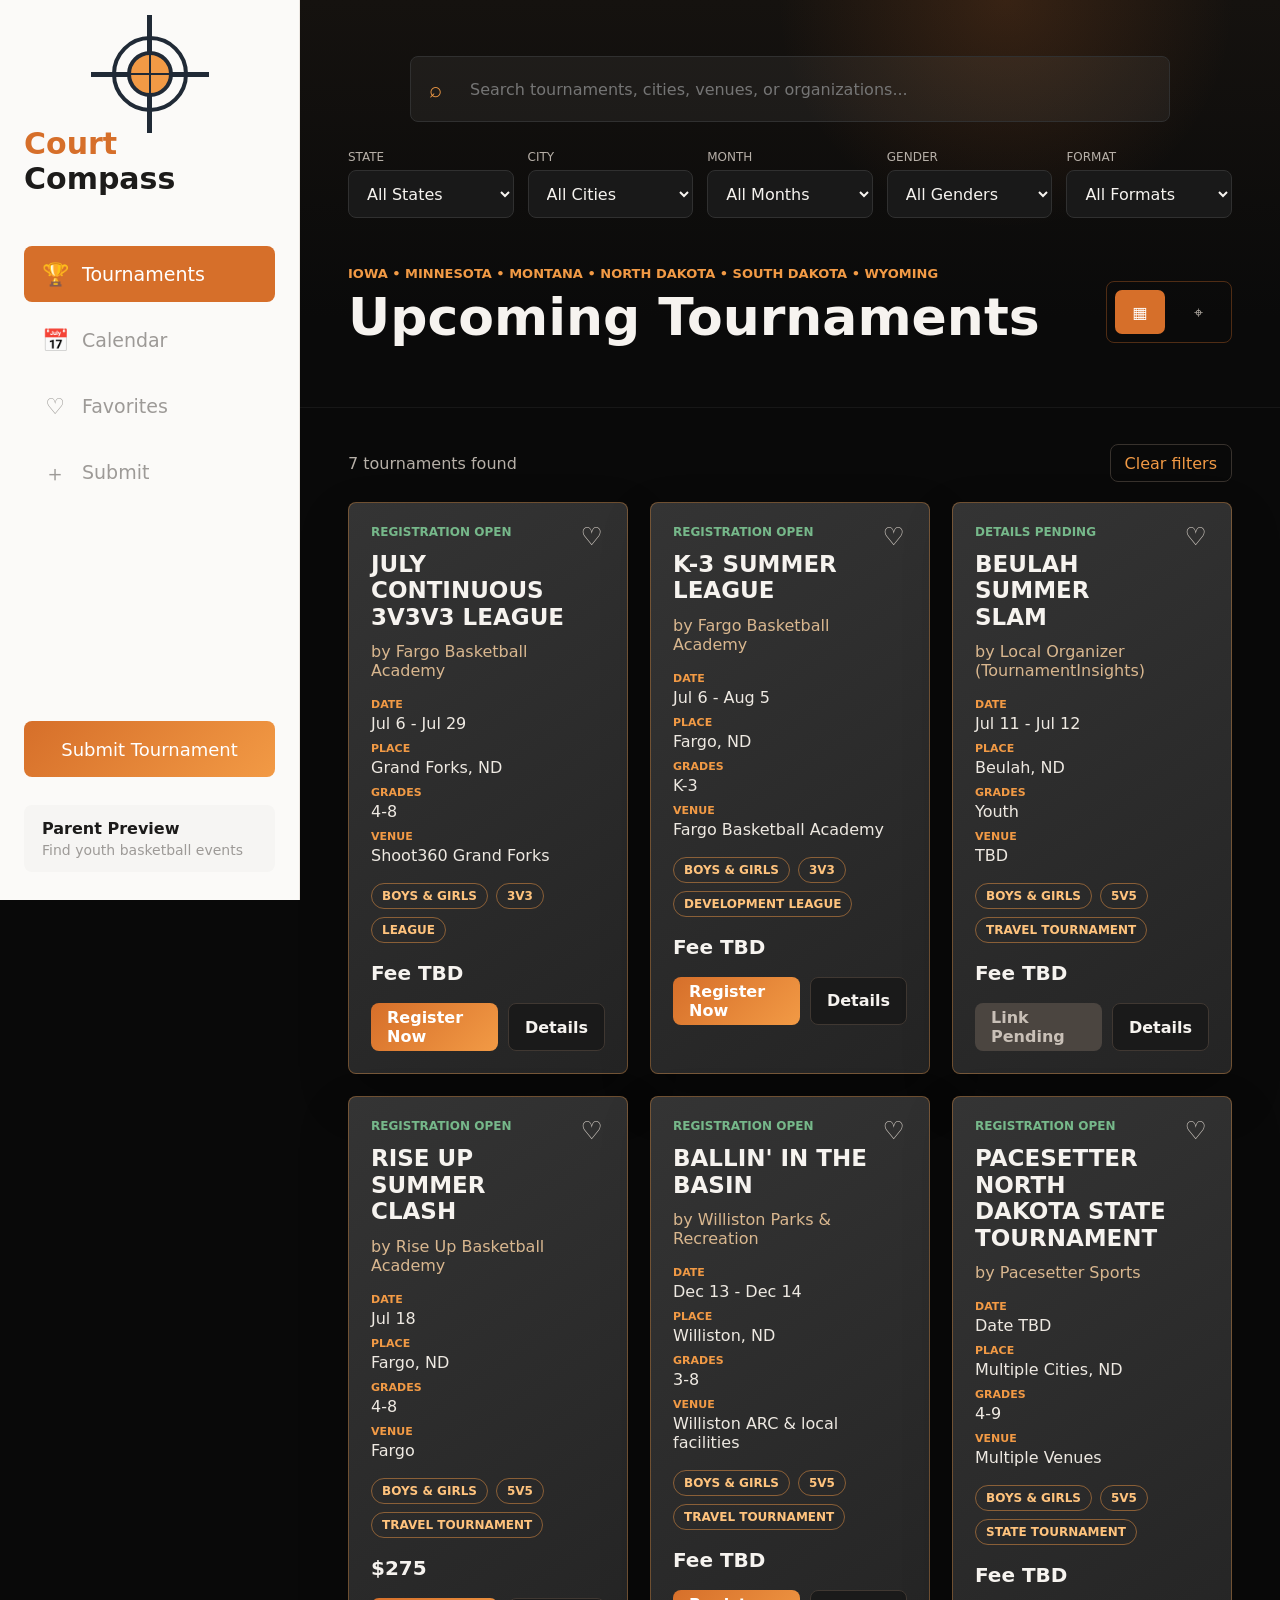
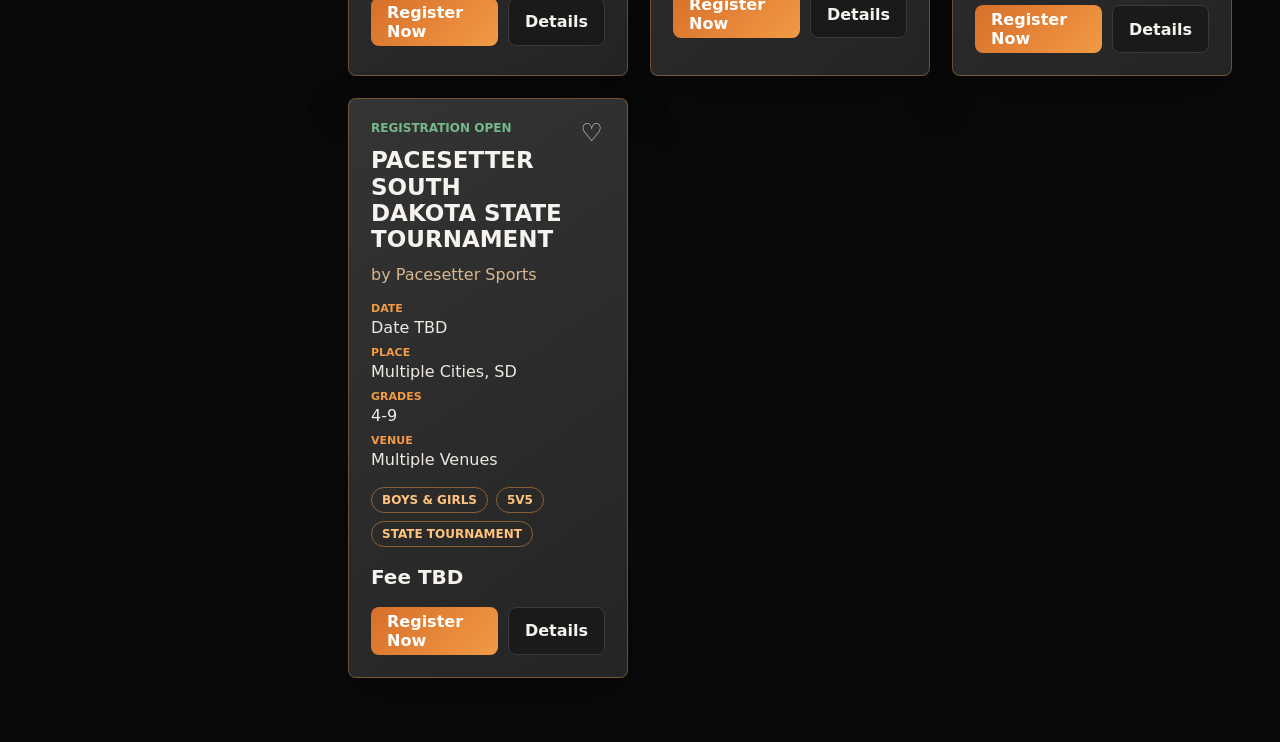
==== index.html @ 260dc244 "Initial Court Compass prototype" ====
<!doctype html>
<html lang="en">
  <head>
    <meta charset="utf-8" />
    <meta name="viewport" content="width=device-width, initial-scale=1" />
    <title>Court Compass</title>
    <link rel="stylesheet" href="./styles.css" />
  </head>
  <body>
    <aside class="sidebar">
      <div class="brand">
        <div class="brand-mark" aria-hidden="true">
          <span></span>
        </div>
        <h1><strong>Court</strong> Compass</h1>
      </div>

      <nav class="side-nav" aria-label="Primary navigation">
        <button class="nav-item active" data-view-button="tournaments">
          <span class="icon">🏆</span>
          <span>Tournaments</span>
        </button>
        <button class="nav-item" data-view-button="calendar">
          <span class="icon">📅</span>
          <span>Calendar</span>
        </button>
        <button class="nav-item" data-view-button="favorites">
          <span class="icon">♡</span>
          <span>Favorites</span>
        </button>
        <button class="nav-item" data-view-button="submit">
          <span class="icon">＋</span>
          <span>Submit</span>
        </button>
      </nav>

      <button class="submit-cta" data-view-button="submit">Submit Tournament</button>

      <div class="profile">
        <strong>Parent Preview</strong>
        <span>Find youth basketball events</span>
      </div>
    </aside>

    <main class="app-shell">
      <section class="hero">
        <div class="hero-inner">
          <div class="search-row">
            <label class="search-box">
              <span>⌕</span>
              <input id="searchInput" type="search" placeholder="Search tournaments, cities, venues, or organizations..." />
            </label>
          </div>

          <div class="filter-row">
            <label>
              <span>State</span>
              <select id="stateFilter">
                <option value="">All States</option>
              </select>
            </label>
            <label>
              <span>City</span>
              <select id="cityFilter">
                <option value="">All Cities</option>
              </select>
            </label>
            <label>
              <span>Month</span>
              <select id="monthFilter">
                <option value="">All Months</option>
              </select>
            </label>
            <label>
              <span>Gender</span>
              <select id="genderFilter">
                <option value="">All Genders</option>
              </select>
            </label>
            <label>
              <span>Format</span>
              <select id="formatFilter">
                <option value="">All Formats</option>
              </select>
            </label>
          </div>

          <div class="title-row">
            <div>
              <p class="eyebrow">Iowa • Minnesota • Montana • North Dakota • South Dakota • Wyoming</p>
              <h2 id="viewTitle">Upcoming Tournaments</h2>
            </div>
            <div class="view-toggle" aria-label="Tournament view">
              <button class="active" id="cardsViewButton" aria-label="Cards view">▦</button>
              <button id="mapViewButton" aria-label="Map view">⌖</button>
            </div>
          </div>
        </div>
      </section>

      <section class="content">
        <div id="tournamentsView">
          <div class="summary-bar">
            <span id="resultCount"></span>
            <button id="clearFiltersButton">Clear filters</button>
          </div>
          <div class="tournament-grid" id="tournamentGrid"></div>
          <div class="empty-state" id="emptyState">
            <h3>No tournaments found</h3>
            <p>Try a nearby city, another month, or clear the filters.</p>
          </div>
        </div>

        <div class="map-panel hidden" id="mapView">
          <div class="map-canvas" id="mapCanvas" aria-label="Tournament map"></div>
          <aside class="map-list" id="mapList"></aside>
        </div>

        <div class="calendar-panel hidden" id="calendarView"></div>

        <div class="submit-panel hidden" id="submitView">
          <form id="submitForm">
            <div class="form-heading">
              <p class="eyebrow">Organizer submission</p>
              <h2>Add a tournament for review</h2>
              <p>Submissions are saved in this prototype and marked as pending approval.</p>
            </div>

            <div class="form-grid">
              <label>Tournament name<input name="name" required /></label>
              <label>Host organization<input name="host" required /></label>
              <label>Start date<input name="startDate" type="date" required /></label>
              <label>End date<input name="endDate" type="date" /></label>
              <label>City<input name="city" required /></label>
              <label>State
                <select name="state" required>
                  <option value="">Choose state</option>
                  <option>IA</option>
                  <option>MN</option>
                  <option>MT</option>
                  <option>ND</option>
                  <option>SD</option>
                  <option>WY</option>
                </select>
              </label>
              <label>Gender
                <select name="gender" required>
                  <option>Boys & Girls</option>
                  <option>Boys</option>
                  <option>Girls</option>
                </select>
              </label>
              <label>Grades<input name="grades" placeholder="Example: 3-8" /></label>
              <label>Format<input name="format" placeholder="Example: Travel Tournament" /></label>
              <label>3v3 / 5v5<input name="playStyle" placeholder="Example: 5v5" /></label>
              <label>Venue<input name="venue" /></label>
              <label>Entry fee<input name="fee" placeholder="Example: $250" /></label>
              <label class="wide">Registration link<input name="registrationLink" type="url" placeholder="https://..." /></label>
              <label class="wide">Notes<textarea name="notes" rows="4"></textarea></label>
            </div>

            <button class="primary-action" type="submit">Submit for Review</button>
            <p class="form-success" id="formSuccess">Tournament saved as pending review.</p>
          </form>
        </div>
      </section>
    </main>

    <template id="cardTemplate">
      <article class="tournament-card">
        <button class="favorite-button" aria-label="Save tournament">♡</button>
        <div class="card-status"></div>
        <h3></h3>
        <p class="host"></p>
        <dl>
          <div><dt>Date</dt><dd class="date"></dd></div>
          <div><dt>Place</dt><dd class="place"></dd></div>
          <div><dt>Grades</dt><dd class="grades"></dd></div>
          <div><dt>Venue</dt><dd class="venue"></dd></div>
        </dl>
        <div class="tags"></div>
        <p class="fee"></p>
        <div class="card-actions">
          <a class="register-link" target="_blank" rel="noreferrer">Register Now</a>
          <button class="details-button">Details</button>
        </div>
      </article>
    </template>

    <script src="./app.js"></script>
  </body>
</html>
---- styles.css ----
:root {
  --bg: #090909;
  --panel: #171717;
  --panel-2: #222;
  --text: #f6f3ef;
  --muted: #b7b0a8;
  --line: #302b27;
  --orange: #d66f2a;
  --orange-2: #f29a45;
  --green: #76b88a;
  --blue: #78a8d8;
  --sidebar: #fbfaf8;
  --sidebar-text: #1c1b1a;
  font-family: Inter, ui-sans-serif, system-ui, -apple-system, BlinkMacSystemFont, "Segoe UI", sans-serif;
}

* {
  box-sizing: border-box;
}

body {
  margin: 0;
  background: var(--bg);
  color: var(--text);
  min-height: 100vh;
}

button,
input,
select,
textarea {
  font: inherit;
}

button {
  cursor: pointer;
}

.sidebar {
  background: var(--sidebar);
  color: var(--sidebar-text);
  border-right: 1px solid #ece7e2;
  display: flex;
  flex-direction: column;
  gap: 28px;
  height: 100vh;
  left: 0;
  padding: 28px 24px;
  position: fixed;
  top: 0;
  width: 300px;
  z-index: 10;
}

.brand {
  align-items: center;
  display: grid;
  gap: 14px;
  justify-items: center;
  padding: 8px 0 22px;
}

.brand h1 {
  font-size: 30px;
  letter-spacing: 0;
  margin: 0;
}

.brand h1 strong {
  color: var(--orange);
}

.brand-mark {
  align-items: center;
  border: 4px solid #202a36;
  border-radius: 50%;
  display: flex;
  height: 76px;
  justify-content: center;
  position: relative;
  width: 76px;
}

.brand-mark::before,
.brand-mark::after {
  background: #202a36;
  content: "";
  position: absolute;
}

.brand-mark::before {
  height: 118px;
  width: 5px;
}

.brand-mark::after {
  height: 5px;
  width: 118px;
}

.brand-mark span {
  background:
    linear-gradient(90deg, transparent 47%, #202a36 48% 52%, transparent 53%),
    linear-gradient(0deg, transparent 47%, #202a36 48% 52%, transparent 53%),
    var(--orange-2);
  border: 4px solid #202a36;
  border-radius: 50%;
  height: 46px;
  position: relative;
  width: 46px;
  z-index: 1;
}

.side-nav {
  display: grid;
  gap: 10px;
}

.nav-item,
.submit-cta {
  align-items: center;
  border: 0;
  border-radius: 8px;
  display: flex;
  gap: 14px;
  min-height: 56px;
  padding: 0 18px;
}

.nav-item {
  background: transparent;
  color: #9d9a97;
  font-size: 19px;
  text-align: left;
}

.nav-item.active {
  background: var(--orange);
  color: white;
}

.icon {
  display: inline-grid;
  font-size: 22px;
  height: 26px;
  place-items: center;
  width: 26px;
}

.submit-cta {
  background: linear-gradient(135deg, var(--orange), var(--orange-2));
  color: #fff;
  font-size: 18px;
  justify-content: center;
  margin-top: auto;
}

.profile {
  background: #f6f5f3;
  border-radius: 8px;
  display: grid;
  gap: 4px;
  padding: 14px 18px;
}

.profile span {
  color: #9d9a97;
  font-size: 14px;
}

.app-shell {
  margin-left: 300px;
  min-height: 100vh;
}

.hero {
  background:
    radial-gradient(circle at 72% 0%, rgba(214, 111, 42, 0.18), transparent 28%),
    linear-gradient(180deg, #15120f 0%, #0a0a0a 78%);
  border-bottom: 1px solid #171717;
  padding: 56px 48px 64px;
}

.hero-inner,
.content {
  margin: 0 auto;
  max-width: 1180px;
}

.search-row {
  display: flex;
  justify-content: center;
}

.search-box {
  align-items: center;
  background: rgba(255, 255, 255, 0.05);
  border: 1px solid #303030;
  border-radius: 8px;
  display: flex;
  gap: 14px;
  max-width: 760px;
  padding: 0 18px;
  width: 100%;
}

.search-box span {
  color: var(--orange-2);
  font-size: 22px;
}

.search-box input {
  background: transparent;
  border: 0;
  color: var(--text);
  height: 64px;
  outline: 0;
  width: 100%;
}

.filter-row {
  display: grid;
  gap: 14px;
  grid-template-columns: repeat(5, minmax(140px, 1fr));
  margin-top: 28px;
}

.filter-row label {
  display: grid;
  gap: 6px;
}

.filter-row label span {
  color: var(--muted);
  font-size: 12px;
  text-transform: uppercase;
}

select,
input,
textarea {
  background: #191919;
  border: 1px solid #303030;
  border-radius: 8px;
  color: var(--text);
  min-height: 48px;
  padding: 0 14px;
}

textarea {
  padding: 12px 14px;
}

.title-row {
  align-items: end;
  display: flex;
  gap: 24px;
  justify-content: space-between;
  margin-top: 48px;
}

.eyebrow {
  color: var(--orange-2);
  font-size: 13px;
  font-weight: 700;
  letter-spacing: 0;
  margin: 0 0 10px;
  text-transform: uppercase;
}

h2 {
  font-size: clamp(34px, 5vw, 52px);
  line-height: 1;
  margin: 0;
}

.view-toggle {
  border: 1px solid rgba(214, 111, 42, 0.34);
  border-radius: 8px;
  display: flex;
  gap: 8px;
  padding: 8px;
}

.view-toggle button {
  background: transparent;
  border: 0;
  border-radius: 7px;
  color: var(--muted);
  height: 44px;
  width: 50px;
}

.view-toggle button.active {
  background: var(--orange);
  color: white;
}

.content {
  padding: 36px 48px 64px;
}

.summary-bar {
  align-items: center;
  color: var(--muted);
  display: flex;
  justify-content: space-between;
  margin-bottom: 20px;
}

.summary-bar button {
  background: transparent;
  border: 1px solid #38322d;
  border-radius: 8px;
  color: var(--orange-2);
  min-height: 38px;
  padding: 0 14px;
}

.tournament-grid {
  display: grid;
  gap: 22px;
  grid-template-columns: repeat(auto-fill, minmax(270px, 1fr));
}

.tournament-card {
  background: linear-gradient(145deg, #343434, #242424);
  border: 1px solid rgba(242, 154, 69, 0.35);
  border-radius: 8px;
  box-shadow: 0 22px 50px rgba(0, 0, 0, 0.22);
  min-height: 392px;
  padding: 22px;
  position: relative;
}

.favorite-button {
  background: transparent;
  border: 0;
  color: #cfc8c0;
  font-size: 25px;
  position: absolute;
  right: 18px;
  top: 18px;
}

.favorite-button.saved {
  color: var(--orange-2);
}

.card-status {
  color: var(--green);
  font-size: 12px;
  font-weight: 800;
  margin-bottom: 10px;
  min-height: 16px;
  text-transform: uppercase;
}

.tournament-card h3 {
  font-size: 23px;
  line-height: 1.15;
  margin: 0 40px 12px 0;
  text-transform: uppercase;
}

.host {
  color: #d9b78f;
  margin: 0 0 18px;
}

dl {
  display: grid;
  gap: 9px;
  margin: 0;
}

dl div {
  display: grid;
  gap: 3px;
}

dt {
  color: var(--orange-2);
  font-size: 11px;
  font-weight: 800;
  text-transform: uppercase;
}

dd {
  color: #eee9e2;
  margin: 0;
}

.tags {
  display: flex;
  flex-wrap: wrap;
  gap: 8px;
  margin: 18px 0;
}

.tag {
  border: 1px solid rgba(242, 154, 69, 0.48);
  border-radius: 999px;
  color: #ffc37d;
  font-size: 12px;
  font-weight: 800;
  padding: 5px 10px;
  text-transform: uppercase;
}

.fee {
  font-size: 20px;
  font-weight: 800;
  margin: 18px 0;
}

.card-actions {
  display: grid;
  gap: 10px;
  grid-template-columns: 1fr auto;
  margin-top: auto;
}

.register-link,
.details-button,
.primary-action {
  align-items: center;
  background: linear-gradient(135deg, var(--orange), var(--orange-2));
  border: 0;
  border-radius: 8px;
  color: white;
  display: inline-flex;
  font-weight: 800;
  justify-content: center;
  min-height: 48px;
  padding: 0 16px;
  text-decoration: none;
}

.details-button {
  background: #1a1a1a;
  border: 1px solid #403832;
  color: var(--text);
}

.register-link.disabled {
  background: #4b4540;
  color: #c9c0b7;
  pointer-events: none;
}

.empty-state {
  background: #151515;
  border: 1px solid #282828;
  border-radius: 8px;
  display: none;
  padding: 36px;
  text-align: center;
}

.empty-state h3 {
  margin-top: 0;
}

.hidden {
  display: none !important;
}

.map-panel {
  display: grid;
  gap: 24px;
  grid-template-columns: minmax(360px, 1fr) 320px;
}

.map-canvas {
  background:
    linear-gradient(rgba(255, 255, 255, 0.04) 1px, transparent 1px),
    linear-gradient(90deg, rgba(255, 255, 255, 0.04) 1px, transparent 1px),
    #121212;
  background-size: 48px 48px;
  border: 1px solid #2d2d2d;
  border-radius: 8px;
  min-height: 600px;
  overflow: hidden;
  position: relative;
}

.map-label {
  color: #7f7770;
  font-size: 12px;
  font-weight: 800;
  position: absolute;
  text-transform: uppercase;
}

.map-pin {
  background: var(--orange);
  border: 3px solid #ffd0a0;
  border-radius: 50%;
  box-shadow: 0 10px 25px rgba(0, 0, 0, 0.35);
  color: white;
  display: grid;
  font-size: 12px;
  font-weight: 900;
  height: 34px;
  place-items: center;
  position: absolute;
  transform: translate(-50%, -50%);
  width: 34px;
}

.map-list {
  display: grid;
  gap: 12px;
}

.map-list-item,
.calendar-item {
  background: #171717;
  border: 1px solid #2d2d2d;
  border-radius: 8px;
  padding: 15px;
}

.map-list-item h3,
.calendar-item h3 {
  font-size: 16px;
  margin: 0 0 6px;
}

.map-list-item p,
.calendar-item p {
  color: var(--muted);
  margin: 0;
}

.calendar-panel {
  display: grid;
  gap: 14px;
}

.submit-panel {
  background: #141414;
  border: 1px solid #2d2d2d;
  border-radius: 8px;
  padding: 28px;
}

.form-heading {
  margin-bottom: 22px;
}

.form-heading h2 {
  font-size: 34px;
}

.form-heading p:last-child {
  color: var(--muted);
}

.form-grid {
  display: grid;
  gap: 16px;
  grid-template-columns: repeat(2, minmax(0, 1fr));
}

.form-grid label {
  color: var(--muted);
  display: grid;
  gap: 8px;
  font-size: 13px;
  font-weight: 800;
  text-transform: uppercase;
}

.form-grid .wide {
  grid-column: 1 / -1;
}

.primary-action {
  margin-top: 22px;
}

.form-success {
  color: var(--green);
  display: none;
  font-weight: 800;
}

@media (max-width: 980px) {
  .sidebar {
    height: auto;
    position: static;
    width: 100%;
  }

  .side-nav {
    grid-template-columns: repeat(4, 1fr);
  }

  .nav-item {
    justify-content: center;
  }

  .nav-item span:last-child {
    display: none;
  }

  .submit-cta,
  .profile {
    display: none;
  }

  .app-shell {
    margin-left: 0;
  }

  .hero,
  .content {
    padding-left: 20px;
    padding-right: 20px;
  }

  .filter-row {
    grid-template-columns: repeat(2, minmax(0, 1fr));
  }

  .map-panel {
    grid-template-columns: 1fr;
  }
}

@media (max-width: 620px) {
  .brand h1 {
    font-size: 25px;
  }

  .filter-row,
  .form-grid {
    grid-template-columns: 1fr;
  }

  .title-row {
    align-items: start;
    flex-direction: column;
  }

  .card-actions {
    grid-template-columns: 1fr;
  }
}
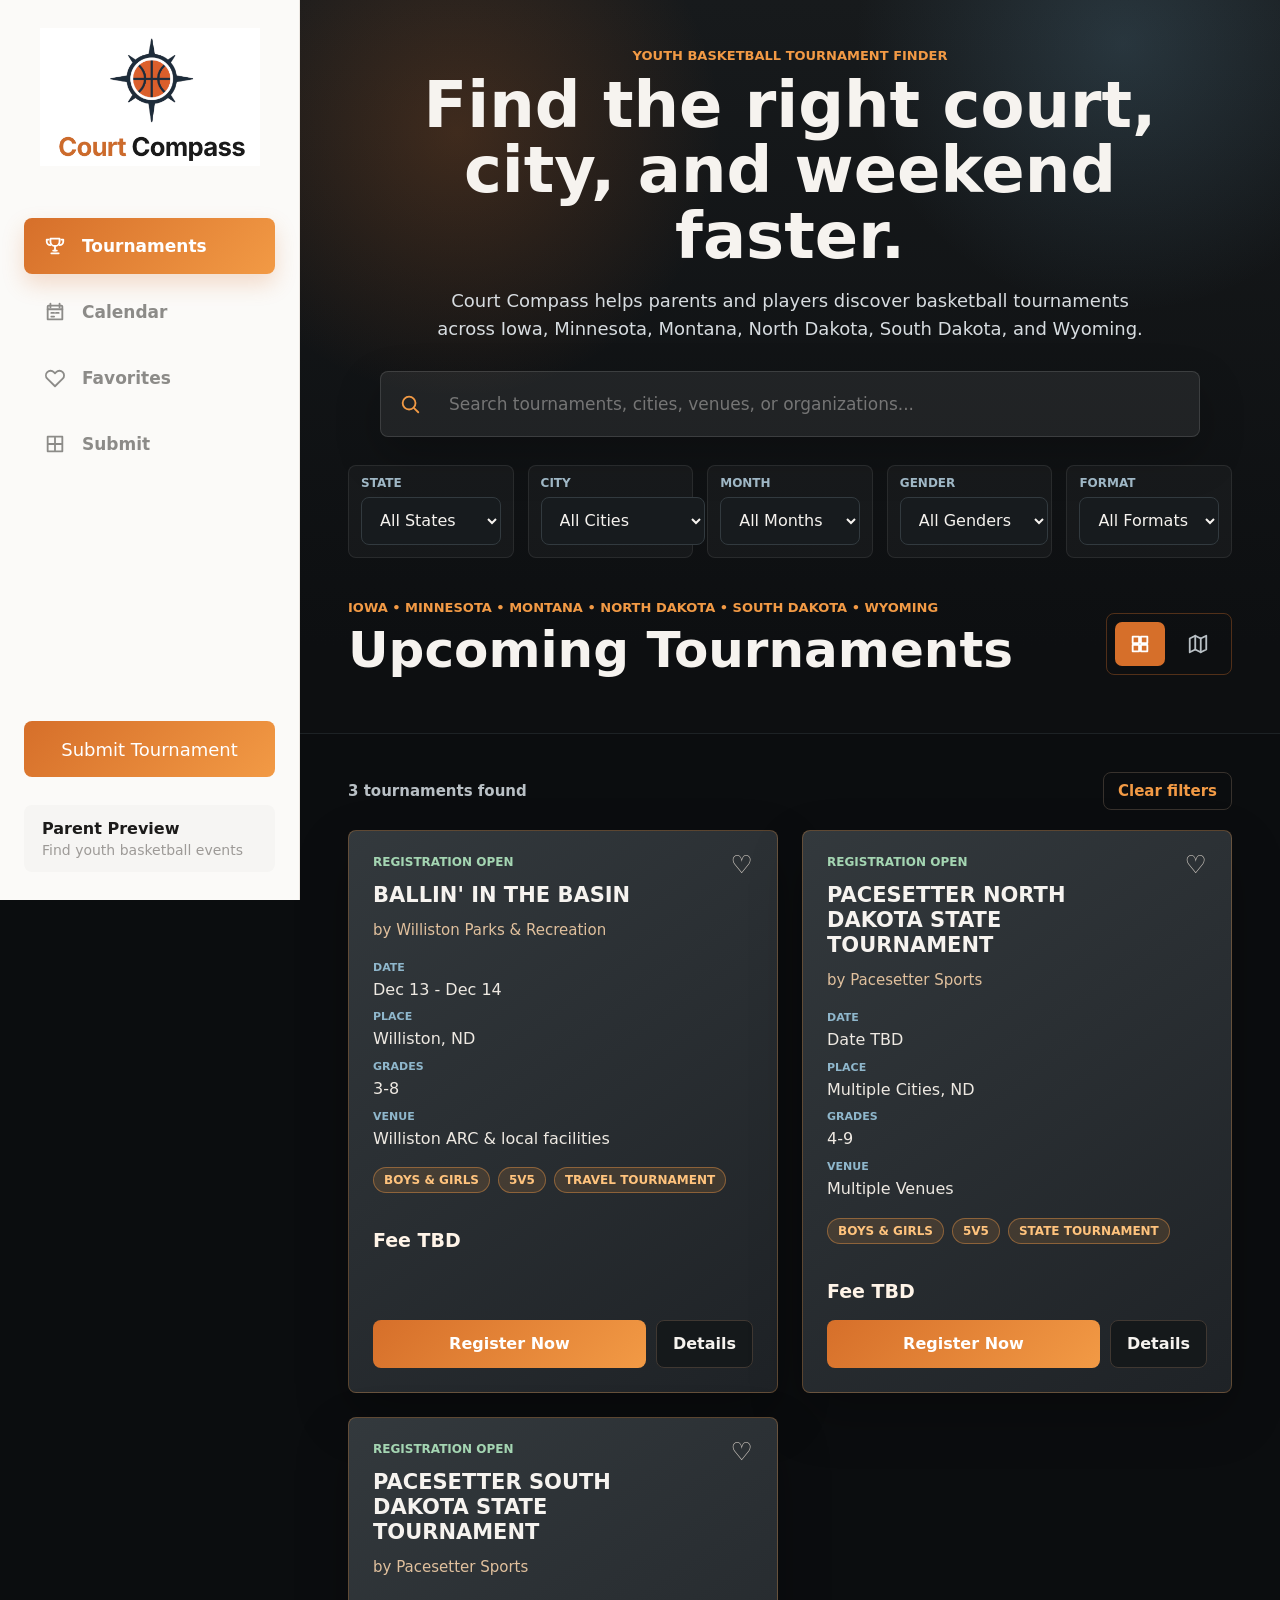
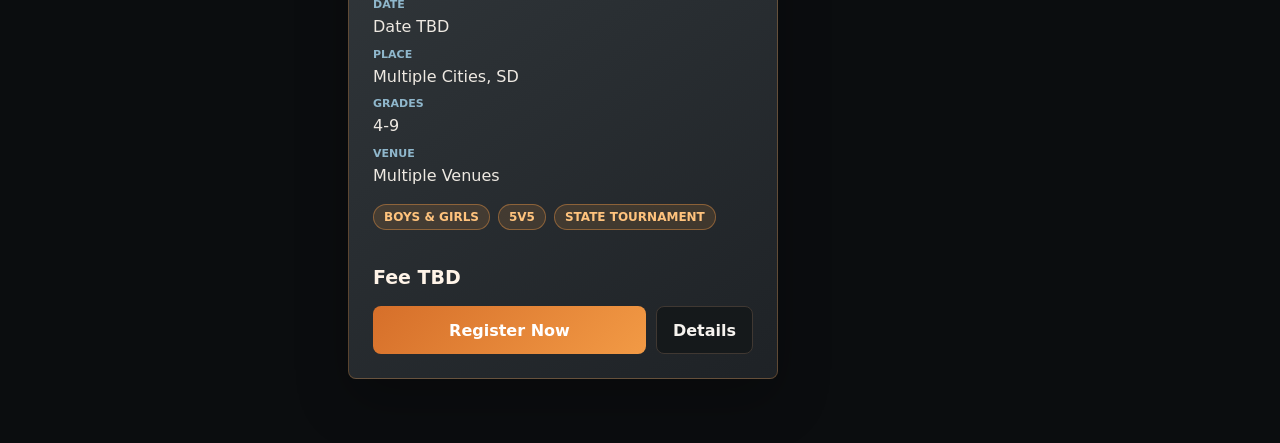
==== commit 8aced0f7: "Polish Court Compass interface" ====
--- a/index.html
+++ b/index.html
@@ -9,27 +9,32 @@
   <body>
     <aside class="sidebar">
       <div class="brand">
-        <div class="brand-mark" aria-hidden="true">
-          <span></span>
-        </div>
-        <h1><strong>Court</strong> Compass</h1>
+        <img class="brand-logo" src="./assets/court-compass-logo.png" alt="Court Compass" />
       </div>
 
       <nav class="side-nav" aria-label="Primary navigation">
         <button class="nav-item active" data-view-button="tournaments">
-          <span class="icon">🏆</span>
+          <span class="icon" aria-hidden="true">
+            <svg viewBox="0 0 24 24"><path d="M7 4h10v3a5 5 0 0 1-10 0V4Z"/><path d="M5 5H3v2a4 4 0 0 0 4 4"/><path d="M19 5h2v2a4 4 0 0 1-4 4"/><path d="M12 12v5"/><path d="M8 20h8"/><path d="M10 17h4"/></svg>
+          </span>
           <span>Tournaments</span>
         </button>
         <button class="nav-item" data-view-button="calendar">
-          <span class="icon">📅</span>
+          <span class="icon" aria-hidden="true">
+            <svg viewBox="0 0 24 24"><path d="M7 3v4"/><path d="M17 3v4"/><path d="M4 9h16"/><path d="M5 5h14a1 1 0 0 1 1 1v14H4V6a1 1 0 0 1 1-1Z"/><path d="M8 13h3"/><path d="M13 13h3"/><path d="M8 17h3"/></svg>
+          </span>
           <span>Calendar</span>
         </button>
         <button class="nav-item" data-view-button="favorites">
-          <span class="icon">♡</span>
+          <span class="icon" aria-hidden="true">
+            <svg viewBox="0 0 24 24"><path d="M20.4 5.6a5 5 0 0 0-7.1 0L12 6.9l-1.3-1.3a5 5 0 0 0-7.1 7.1L12 21l8.4-8.3a5 5 0 0 0 0-7.1Z"/></svg>
+          </span>
           <span>Favorites</span>
         </button>
         <button class="nav-item" data-view-button="submit">
-          <span class="icon">＋</span>
+          <span class="icon" aria-hidden="true">
+            <svg viewBox="0 0 24 24"><path d="M12 5v14"/><path d="M5 12h14"/><path d="M4 4h16v16H4Z"/></svg>
+          </span>
           <span>Submit</span>
         </button>
       </nav>
@@ -45,9 +50,20 @@
     <main class="app-shell">
       <section class="hero">
         <div class="hero-inner">
+          <div class="intro-copy">
+            <p class="eyebrow">Youth Basketball Tournament Finder</p>
+            <h2>Find the right court, city, and weekend faster.</h2>
+            <p>
+              Court Compass helps parents and players discover basketball tournaments across Iowa, Minnesota,
+              Montana, North Dakota, South Dakota, and Wyoming.
+            </p>
+          </div>
+
           <div class="search-row">
             <label class="search-box">
-              <span>⌕</span>
+              <span aria-hidden="true">
+                <svg viewBox="0 0 24 24"><path d="m21 21-4.3-4.3"/><circle cx="11" cy="11" r="7"/></svg>
+              </span>
               <input id="searchInput" type="search" placeholder="Search tournaments, cities, venues, or organizations..." />
             </label>
           </div>
@@ -91,8 +107,12 @@
               <h2 id="viewTitle">Upcoming Tournaments</h2>
             </div>
             <div class="view-toggle" aria-label="Tournament view">
-              <button class="active" id="cardsViewButton" aria-label="Cards view">▦</button>
-              <button id="mapViewButton" aria-label="Map view">⌖</button>
+              <button class="active" id="cardsViewButton" aria-label="Cards view">
+                <svg viewBox="0 0 24 24"><path d="M4 4h7v7H4Z"/><path d="M13 4h7v7h-7Z"/><path d="M4 13h7v7H4Z"/><path d="M13 13h7v7h-7Z"/></svg>
+              </button>
+              <button id="mapViewButton" aria-label="Map view">
+                <svg viewBox="0 0 24 24"><path d="M9 18 3 21V6l6-3 6 3 6-3v15l-6 3-6-3Z"/><path d="M9 3v15"/><path d="M15 6v15"/></svg>
+              </button>
             </div>
           </div>
         </div>
--- a/styles.css
+++ b/styles.css
@@ -1,14 +1,16 @@
 :root {
-  --bg: #090909;
-  --panel: #171717;
-  --panel-2: #222;
+  --bg: #0b0d0f;
+  --panel: #16191b;
+  --panel-2: #22272a;
   --text: #f6f3ef;
-  --muted: #b7b0a8;
-  --line: #302b27;
+  --muted: #b9c0c5;
+  --line: #30363a;
   --orange: #d66f2a;
   --orange-2: #f29a45;
+  --cream: #fff4e8;
   --green: #76b88a;
-  --blue: #78a8d8;
+  --blue: #70a8c7;
+  --navy: #202a36;
   --sidebar: #fbfaf8;
   --sidebar-text: #1c1b1a;
   font-family: Inter, ui-sans-serif, system-ui, -apple-system, BlinkMacSystemFont, "Segoe UI", sans-serif;
@@ -20,7 +22,9 @@
 
 body {
   margin: 0;
-  background: var(--bg);
+  background:
+    linear-gradient(180deg, #111417 0%, var(--bg) 340px),
+    var(--bg);
   color: var(--text);
   min-height: 100vh;
 }
@@ -55,60 +59,15 @@
 .brand {
   align-items: center;
   display: grid;
-  gap: 14px;
   justify-items: center;
-  padding: 8px 0 22px;
-}
-
-.brand h1 {
-  font-size: 30px;
-  letter-spacing: 0;
-  margin: 0;
-}
-
-.brand h1 strong {
-  color: var(--orange);
-}
-
-.brand-mark {
-  align-items: center;
-  border: 4px solid #202a36;
-  border-radius: 50%;
-  display: flex;
-  height: 76px;
-  justify-content: center;
-  position: relative;
-  width: 76px;
-}
-
-.brand-mark::before,
-.brand-mark::after {
-  background: #202a36;
-  content: "";
-  position: absolute;
-}
-
-.brand-mark::before {
-  height: 118px;
-  width: 5px;
-}
-
-.brand-mark::after {
-  height: 5px;
-  width: 118px;
-}
-
-.brand-mark span {
-  background:
-    linear-gradient(90deg, transparent 47%, #202a36 48% 52%, transparent 53%),
-    linear-gradient(0deg, transparent 47%, #202a36 48% 52%, transparent 53%),
-    var(--orange-2);
-  border: 4px solid #202a36;
-  border-radius: 50%;
-  height: 46px;
-  position: relative;
-  width: 46px;
-  z-index: 1;
+  padding: 0 0 24px;
+}
+
+.brand-logo {
+  display: block;
+  height: auto;
+  max-width: 220px;
+  width: 100%;
 }
 
 .side-nav {
@@ -129,22 +88,42 @@
 
 .nav-item {
   background: transparent;
-  color: #9d9a97;
-  font-size: 19px;
+  color: #8c8b88;
+  font-size: 17px;
+  font-weight: 750;
   text-align: left;
+  transition: background-color 160ms ease, color 160ms ease, transform 160ms ease;
+}
+
+.nav-item:hover {
+  background: #f1eee9;
+  color: var(--sidebar-text);
 }
 
 .nav-item.active {
-  background: var(--orange);
+  background: linear-gradient(135deg, var(--orange), var(--orange-2));
+  box-shadow: 0 10px 22px rgba(214, 111, 42, 0.22);
   color: white;
 }
 
 .icon {
   display: inline-grid;
-  font-size: 22px;
   height: 26px;
   place-items: center;
   width: 26px;
+}
+
+.icon svg,
+.search-box svg,
+.view-toggle svg {
+  display: block;
+  fill: none;
+  height: 22px;
+  stroke: currentColor;
+  stroke-linecap: round;
+  stroke-linejoin: round;
+  stroke-width: 2;
+  width: 22px;
 }
 
 .submit-cta {
@@ -175,10 +154,11 @@
 
 .hero {
   background:
-    radial-gradient(circle at 72% 0%, rgba(214, 111, 42, 0.18), transparent 28%),
-    linear-gradient(180deg, #15120f 0%, #0a0a0a 78%);
-  border-bottom: 1px solid #171717;
-  padding: 56px 48px 64px;
+    radial-gradient(circle at 84% 6%, rgba(112, 168, 199, 0.2), transparent 25%),
+    radial-gradient(circle at 16% 18%, rgba(214, 111, 42, 0.22), transparent 26%),
+    linear-gradient(180deg, #171a1c 0%, #0d0f11 88%);
+  border-bottom: 1px solid #1d2225;
+  padding: 48px 48px 58px;
 }
 
 .hero-inner,
@@ -187,6 +167,25 @@
   max-width: 1180px;
 }
 
+.intro-copy {
+  margin: 0 auto 28px;
+  max-width: 820px;
+  text-align: center;
+}
+
+.intro-copy h2 {
+  font-size: clamp(38px, 5vw, 64px);
+  line-height: 1.02;
+}
+
+.intro-copy p:last-child {
+  color: #d7dce0;
+  font-size: 18px;
+  line-height: 1.55;
+  margin: 18px auto 0;
+  max-width: 740px;
+}
+
 .search-row {
   display: flex;
   justify-content: center;
@@ -194,12 +193,13 @@
 
 .search-box {
   align-items: center;
-  background: rgba(255, 255, 255, 0.05);
-  border: 1px solid #303030;
-  border-radius: 8px;
+  background: rgba(255, 255, 255, 0.07);
+  border: 1px solid rgba(255, 255, 255, 0.12);
+  border-radius: 8px;
+  box-shadow: 0 18px 46px rgba(0, 0, 0, 0.24);
   display: flex;
   gap: 14px;
-  max-width: 760px;
+  max-width: 820px;
   padding: 0 18px;
   width: 100%;
 }
@@ -213,6 +213,7 @@
   background: transparent;
   border: 0;
   color: var(--text);
+  font-size: 17px;
   height: 64px;
   outline: 0;
   width: 100%;
@@ -226,23 +227,29 @@
 }
 
 .filter-row label {
-  display: grid;
-  gap: 6px;
+  background: rgba(255, 255, 255, 0.035);
+  border: 1px solid rgba(255, 255, 255, 0.08);
+  border-radius: 8px;
+  display: grid;
+  gap: 7px;
+  padding: 10px 12px 12px;
 }
 
 .filter-row label span {
-  color: var(--muted);
+  color: #9fb7c5;
   font-size: 12px;
+  font-weight: 800;
   text-transform: uppercase;
 }
 
 select,
 input,
 textarea {
-  background: #191919;
-  border: 1px solid #303030;
+  background: #171b1e;
+  border: 1px solid #323a3f;
   border-radius: 8px;
   color: var(--text);
+  font-size: 16px;
   min-height: 48px;
   padding: 0 14px;
 }
@@ -256,7 +263,7 @@
   display: flex;
   gap: 24px;
   justify-content: space-between;
-  margin-top: 48px;
+  margin-top: 42px;
 }
 
 .eyebrow {
@@ -269,7 +276,7 @@
 }
 
 h2 {
-  font-size: clamp(34px, 5vw, 52px);
+  font-size: clamp(32px, 5vw, 50px);
   line-height: 1;
   margin: 0;
 }
@@ -287,7 +294,9 @@
   border: 0;
   border-radius: 7px;
   color: var(--muted);
+  display: grid;
   height: 44px;
+  place-items: center;
   width: 50px;
 }
 
@@ -297,13 +306,15 @@
 }
 
 .content {
-  padding: 36px 48px 64px;
+  padding: 38px 48px 64px;
 }
 
 .summary-bar {
   align-items: center;
   color: var(--muted);
   display: flex;
+  font-size: 15px;
+  font-weight: 700;
   justify-content: space-between;
   margin-bottom: 20px;
 }
@@ -319,17 +330,21 @@
 
 .tournament-grid {
   display: grid;
-  gap: 22px;
-  grid-template-columns: repeat(auto-fill, minmax(270px, 1fr));
+  gap: 24px;
+  grid-template-columns: repeat(auto-fill, minmax(300px, 1fr));
 }
 
 .tournament-card {
-  background: linear-gradient(145deg, #343434, #242424);
-  border: 1px solid rgba(242, 154, 69, 0.35);
-  border-radius: 8px;
-  box-shadow: 0 22px 50px rgba(0, 0, 0, 0.22);
-  min-height: 392px;
-  padding: 22px;
+  background:
+    linear-gradient(145deg, rgba(52, 58, 61, 0.98), rgba(31, 35, 38, 0.98)),
+    var(--panel);
+  border: 1px solid rgba(242, 154, 69, 0.28);
+  border-radius: 8px;
+  box-shadow: 0 22px 54px rgba(0, 0, 0, 0.24);
+  display: flex;
+  flex-direction: column;
+  min-height: 420px;
+  padding: 24px;
   position: relative;
 }
 
@@ -348,39 +363,42 @@
 }
 
 .card-status {
-  color: var(--green);
+  color: #a4d5b2;
   font-size: 12px;
   font-weight: 800;
-  margin-bottom: 10px;
+  margin-bottom: 12px;
   min-height: 16px;
   text-transform: uppercase;
 }
 
 .tournament-card h3 {
-  font-size: 23px;
-  line-height: 1.15;
+  font-size: 21px;
+  line-height: 1.2;
   margin: 0 40px 12px 0;
   text-transform: uppercase;
 }
 
 .host {
-  color: #d9b78f;
-  margin: 0 0 18px;
+  color: #e0c09d;
+  font-size: 15px;
+  line-height: 1.4;
+  margin: 0 0 20px;
 }
 
 dl {
   display: grid;
-  gap: 9px;
+  gap: 10px;
   margin: 0;
 }
 
 dl div {
-  display: grid;
-  gap: 3px;
+  align-items: start;
+  display: grid;
+  gap: 5px;
 }
 
 dt {
-  color: var(--orange-2);
+  color: #8fb7cc;
   font-size: 11px;
   font-weight: 800;
   text-transform: uppercase;
@@ -388,6 +406,8 @@
 
 dd {
   color: #eee9e2;
+  font-size: 16px;
+  line-height: 1.35;
   margin: 0;
 }
 
@@ -399,7 +419,8 @@
 }
 
 .tag {
-  border: 1px solid rgba(242, 154, 69, 0.48);
+  background: rgba(242, 154, 69, 0.14);
+  border: 1px solid rgba(242, 154, 69, 0.42);
   border-radius: 999px;
   color: #ffc37d;
   font-size: 12px;
@@ -409,7 +430,8 @@
 }
 
 .fee {
-  font-size: 20px;
+  color: var(--cream);
+  font-size: 19px;
   font-weight: 800;
   margin: 18px 0;
 }
@@ -438,7 +460,7 @@
 }
 
 .details-button {
-  background: #1a1a1a;
+  background: #15191b;
   border: 1px solid #403832;
   color: var(--text);
 }
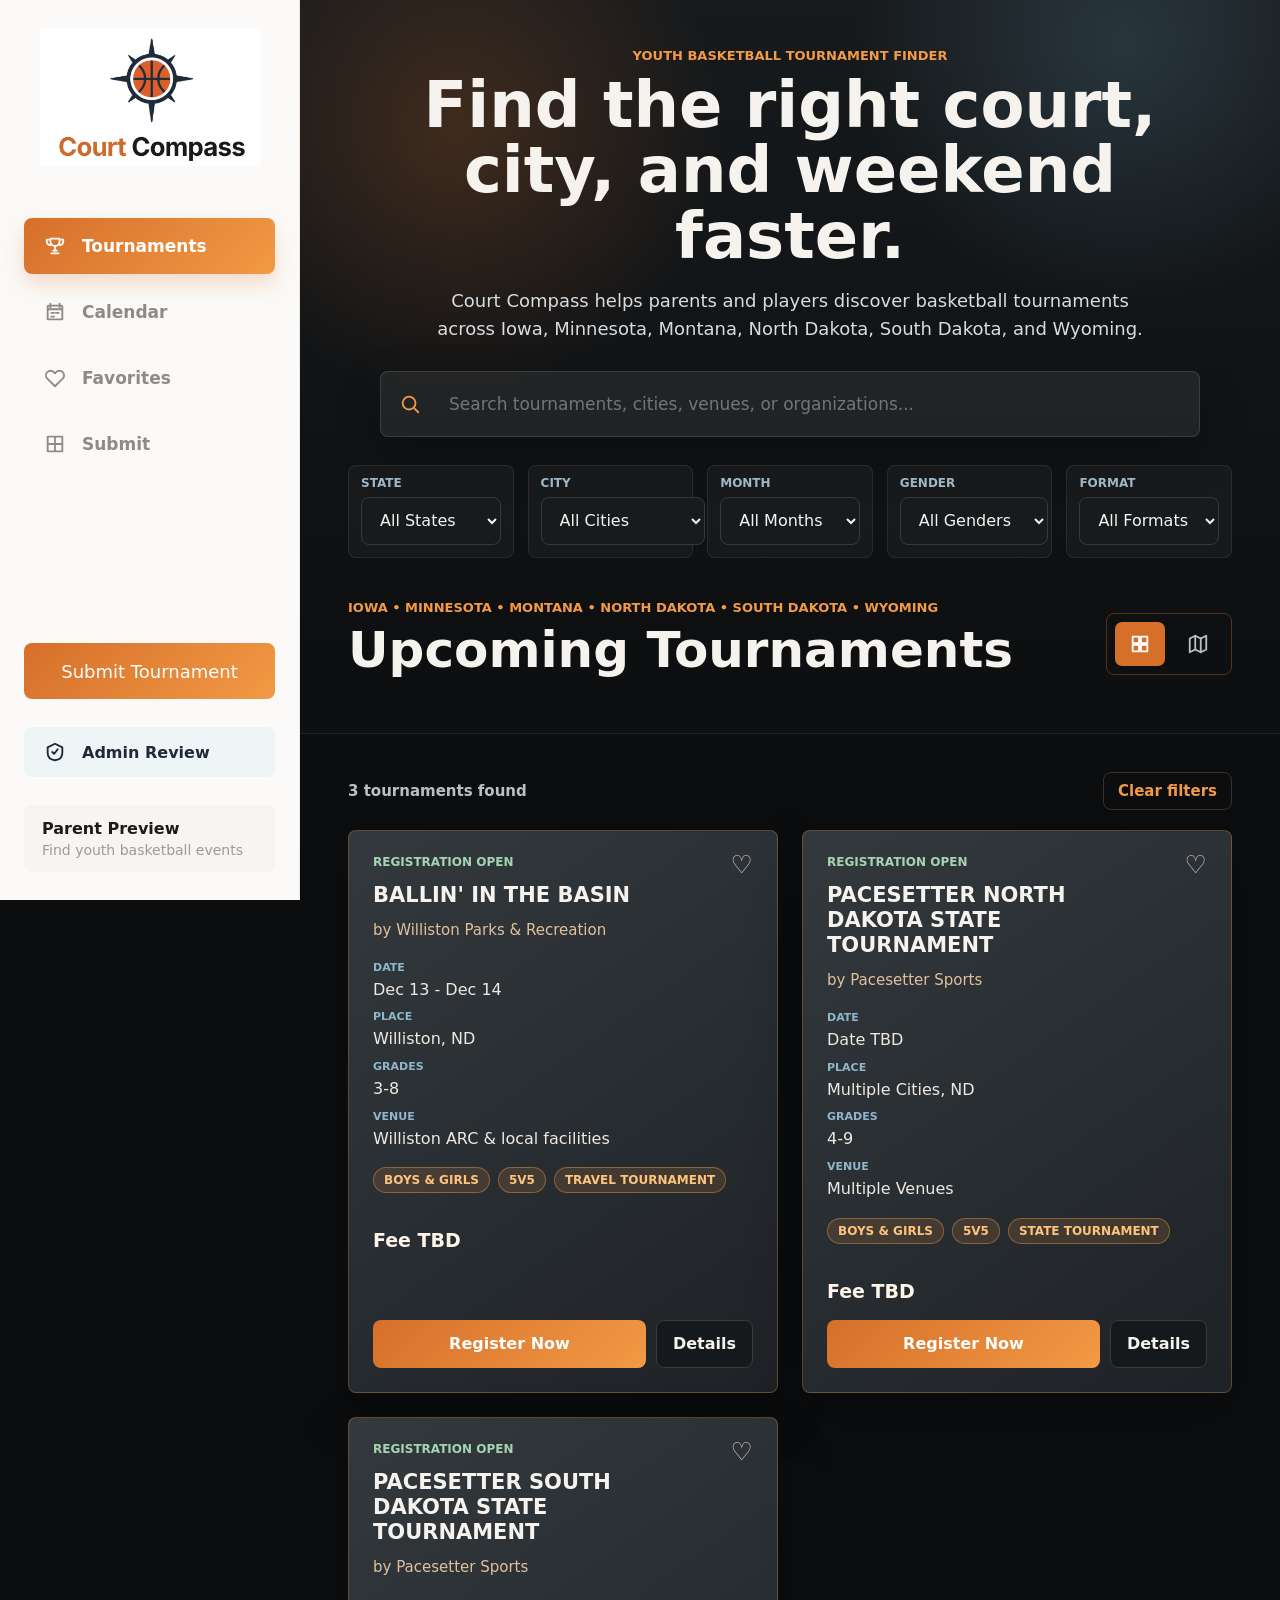
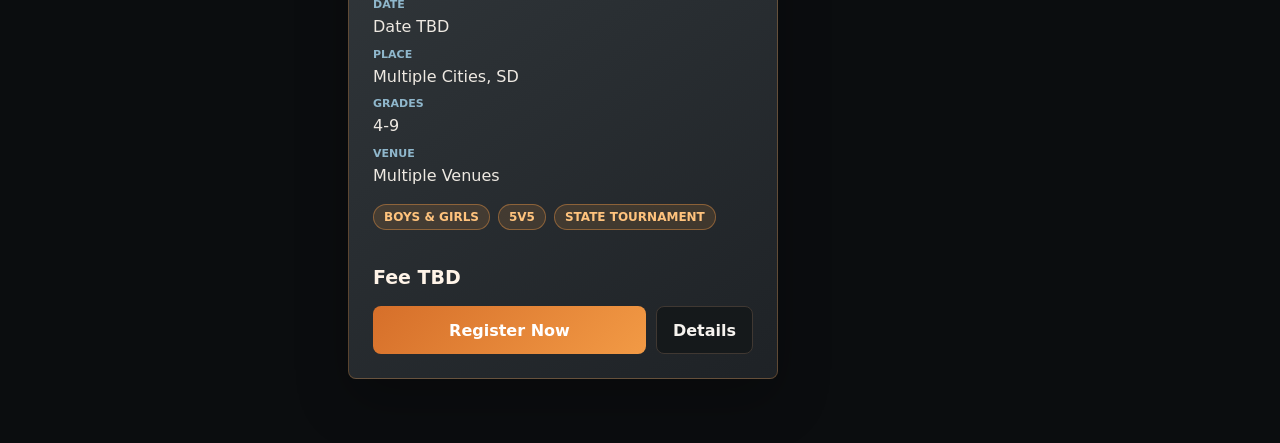
==== commit 5e03b2d6: "Add Supabase review workflow" ====
--- a/index.html
+++ b/index.html
@@ -40,6 +40,13 @@
       </nav>
 
       <button class="submit-cta" data-view-button="submit">Submit Tournament</button>
+
+      <a class="admin-link" href="./admin.html">
+        <span class="icon" aria-hidden="true">
+          <svg viewBox="0 0 24 24"><path d="M12 3 4 7v6c0 5 3.4 7.4 8 8 4.6-.6 8-3 8-8V7l-8-4Z"/><path d="M9 12l2 2 4-5"/></svg>
+        </span>
+        <span>Admin Review</span>
+      </a>
 
       <div class="profile">
         <strong>Parent Preview</strong>
@@ -207,6 +214,7 @@
       </article>
     </template>
 
+    <script src="./supabase-config.js"></script>
     <script src="./app.js"></script>
   </body>
 </html>
--- a/styles.css
+++ b/styles.css
@@ -76,7 +76,8 @@
 }
 
 .nav-item,
-.submit-cta {
+.submit-cta,
+.admin-link {
   align-items: center;
   border: 0;
   border-radius: 8px;
@@ -134,6 +135,15 @@
   margin-top: auto;
 }
 
+.admin-link {
+  background: #eef5f7;
+  color: var(--navy);
+  font-size: 16px;
+  font-weight: 800;
+  min-height: 50px;
+  text-decoration: none;
+}
+
 .profile {
   background: #f6f5f3;
   border-radius: 8px;
@@ -629,6 +639,7 @@
   }
 
   .submit-cta,
+  .admin-link,
   .profile {
     display: none;
   }
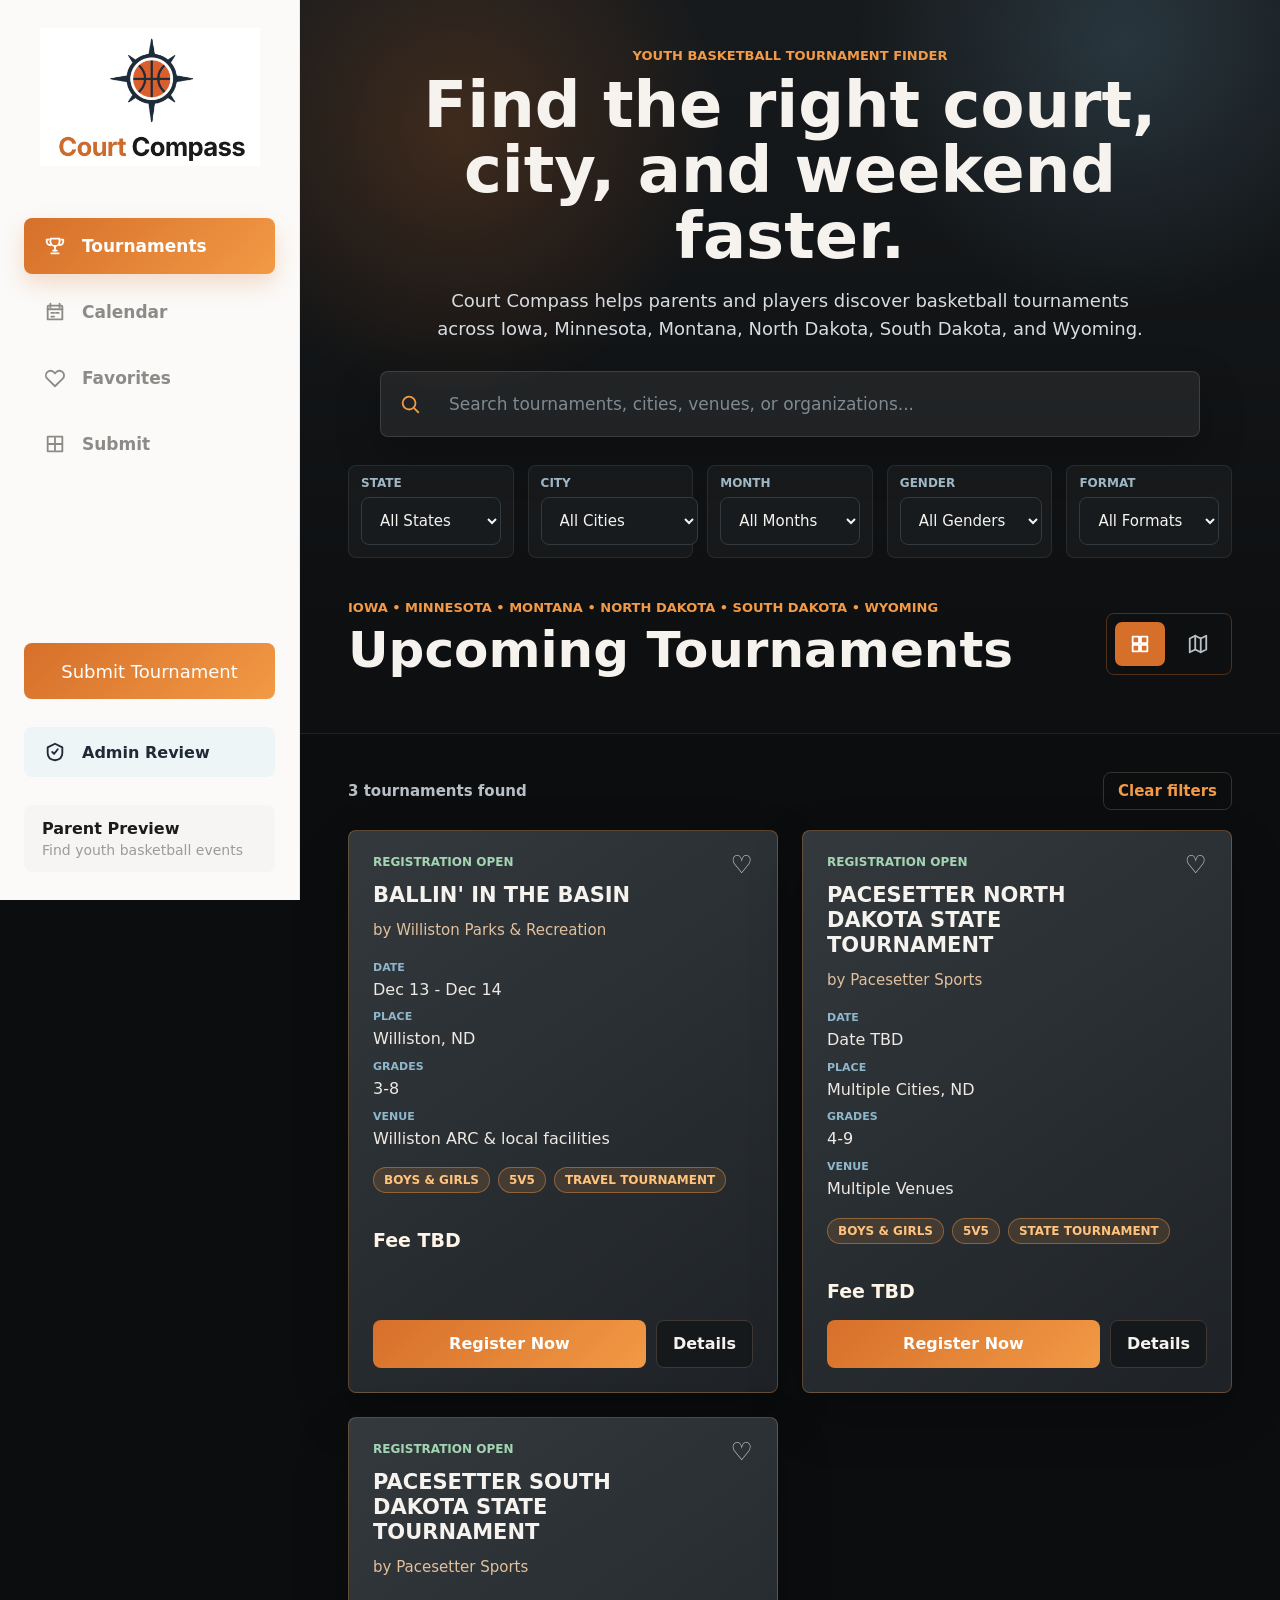
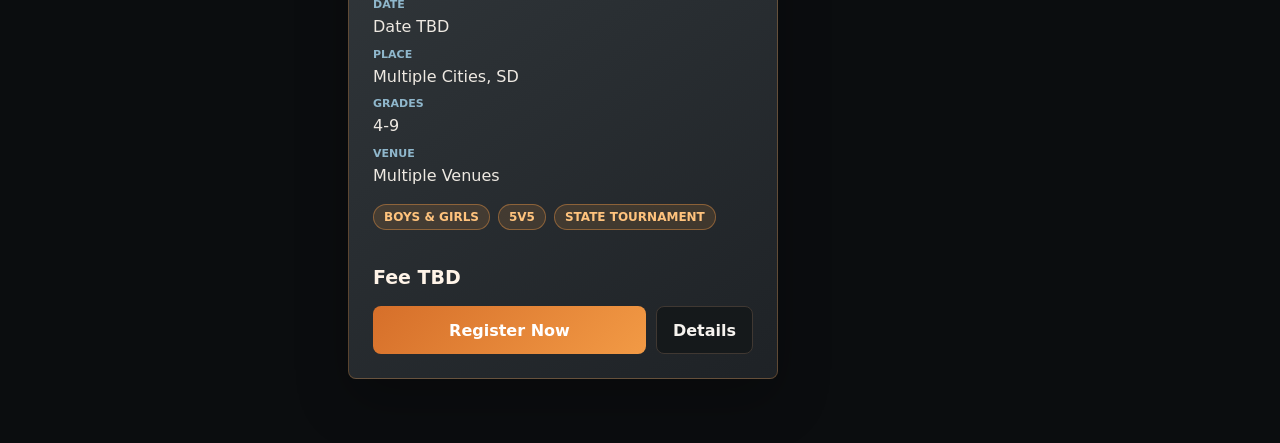
==== commit 71381461: "Show flyers in tournament details" ====
--- a/index.html
+++ b/index.html
@@ -183,6 +183,7 @@
               <label>Venue<input name="venue" /></label>
               <label>Entry fee<input name="fee" placeholder="Example: $250" /></label>
               <label class="wide">Registration link<input name="registrationLink" type="url" placeholder="https://..." /></label>
+              <label class="wide">Flyer image link<input name="flyerUrl" type="url" placeholder="https://..." /></label>
               <label class="wide">Notes<textarea name="notes" rows="4"></textarea></label>
             </div>
 
@@ -214,6 +215,38 @@
       </article>
     </template>
 
+    <div id="detailsModal" class="details-modal hidden" role="dialog" aria-modal="true" aria-labelledby="detailsTitle">
+      <div class="details-backdrop" data-close-details></div>
+      <section class="details-dialog">
+        <header class="details-header">
+          <div>
+            <p class="eyebrow">Tournament Details</p>
+            <h2 id="detailsTitle"></h2>
+          </div>
+          <button class="details-close" type="button" data-close-details>Close</button>
+        </header>
+        <div class="details-layout">
+          <figure class="flyer-frame hidden" id="flyerFrame">
+            <img id="detailsFlyer" alt="" />
+          </figure>
+          <div class="details-copy">
+            <p id="detailsHost" class="host"></p>
+            <dl>
+              <div><dt>Date</dt><dd id="detailsDate"></dd></div>
+              <div><dt>Place</dt><dd id="detailsPlace"></dd></div>
+              <div><dt>Grades</dt><dd id="detailsGrades"></dd></div>
+              <div><dt>Format</dt><dd id="detailsFormat"></dd></div>
+              <div><dt>Venue</dt><dd id="detailsVenue"></dd></div>
+              <div><dt>Awards</dt><dd id="detailsAwards"></dd></div>
+              <div><dt>Contact</dt><dd id="detailsContact"></dd></div>
+              <div><dt>Notes</dt><dd id="detailsNotes"></dd></div>
+            </dl>
+            <a id="detailsRegister" class="register-link" target="_blank" rel="noreferrer">Open Event Page</a>
+          </div>
+        </div>
+      </section>
+    </div>
+
     <script src="./supabase-config.js"></script>
     <script src="./app.js"></script>
   </body>
--- a/styles.css
+++ b/styles.css
@@ -259,13 +259,22 @@
   border: 1px solid #323a3f;
   border-radius: 8px;
   color: var(--text);
-  font-size: 16px;
+  font-size: 15px;
+  font-weight: 450;
+  letter-spacing: 0;
   min-height: 48px;
   padding: 0 14px;
 }
 
 textarea {
+  line-height: 1.45;
   padding: 12px 14px;
+}
+
+input::placeholder,
+textarea::placeholder {
+  color: #7f8a90;
+  font-weight: 400;
 }
 
 .title-row {
@@ -494,6 +503,81 @@
   margin-top: 0;
 }
 
+.details-modal {
+  inset: 0;
+  position: fixed;
+  z-index: 60;
+}
+
+.details-backdrop {
+  background: rgba(0, 0, 0, 0.74);
+  inset: 0;
+  position: absolute;
+}
+
+.details-dialog {
+  background: #111518;
+  border: 1px solid rgba(255, 255, 255, 0.12);
+  border-radius: 8px;
+  box-shadow: 0 30px 80px rgba(0, 0, 0, 0.42);
+  left: 50%;
+  max-height: calc(100vh - 36px);
+  max-width: 980px;
+  overflow: auto;
+  padding: 24px;
+  position: absolute;
+  top: 50%;
+  transform: translate(-50%, -50%);
+  width: calc(100vw - 32px);
+}
+
+.details-header {
+  align-items: start;
+  display: flex;
+  gap: 18px;
+  justify-content: space-between;
+  margin-bottom: 22px;
+}
+
+.details-header h2 {
+  font-size: clamp(28px, 4vw, 42px);
+}
+
+.details-close {
+  background: #22272a;
+  border: 1px solid #374147;
+  border-radius: 8px;
+  color: #fff;
+  font-weight: 800;
+  min-height: 42px;
+  padding: 0 14px;
+}
+
+.details-layout {
+  display: grid;
+  gap: 24px;
+  grid-template-columns: minmax(260px, 0.85fr) 1fr;
+}
+
+.flyer-frame {
+  background: #0b0d0f;
+  border: 1px solid #2f373c;
+  border-radius: 8px;
+  margin: 0;
+  overflow: hidden;
+}
+
+.flyer-frame img {
+  display: block;
+  height: auto;
+  width: 100%;
+}
+
+.details-copy {
+  display: grid;
+  gap: 18px;
+}
+
 .hidden {
   display: none !important;
 }
@@ -600,8 +684,8 @@
   color: var(--muted);
   display: grid;
   gap: 8px;
-  font-size: 13px;
-  font-weight: 800;
+  font-size: 12px;
+  font-weight: 750;
   text-transform: uppercase;
 }
 
@@ -661,6 +745,10 @@
   .map-panel {
     grid-template-columns: 1fr;
   }
+
+  .details-layout {
+    grid-template-columns: 1fr;
+  }
 }
 
 @media (max-width: 620px) {
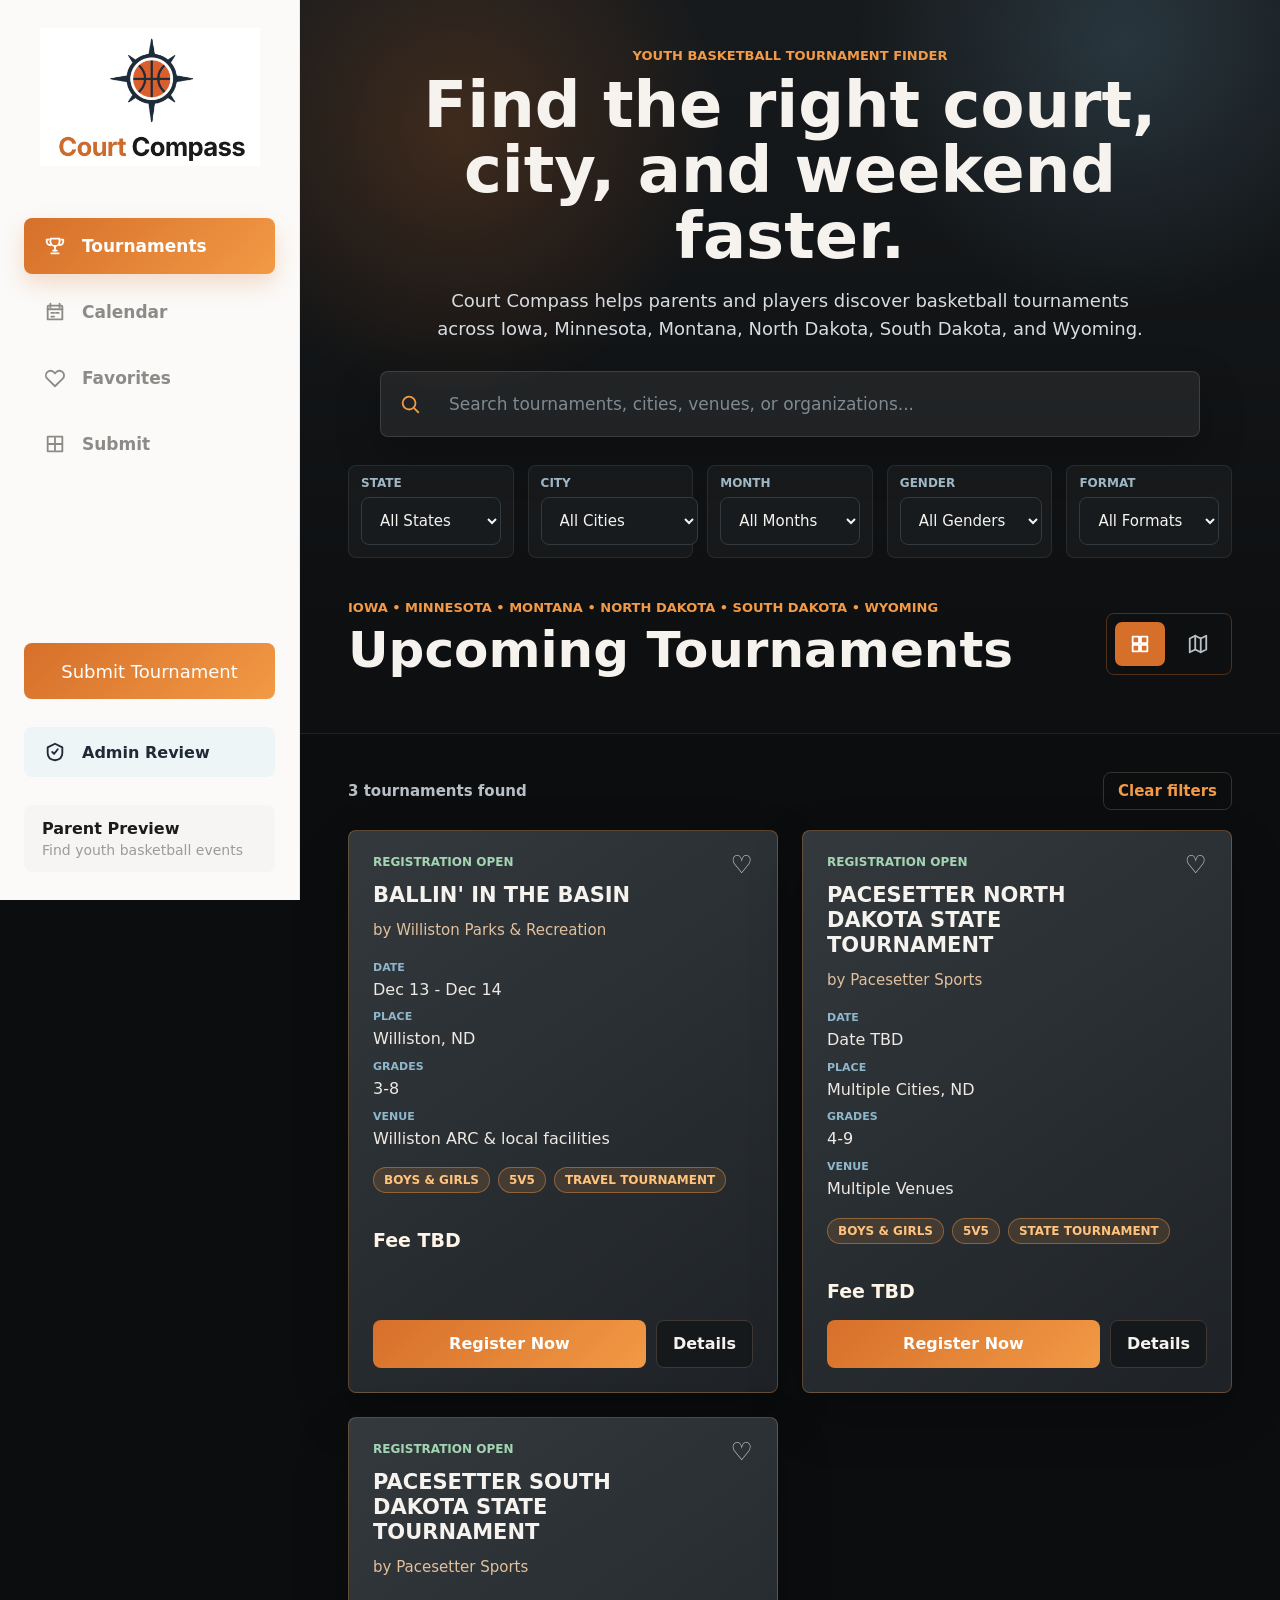
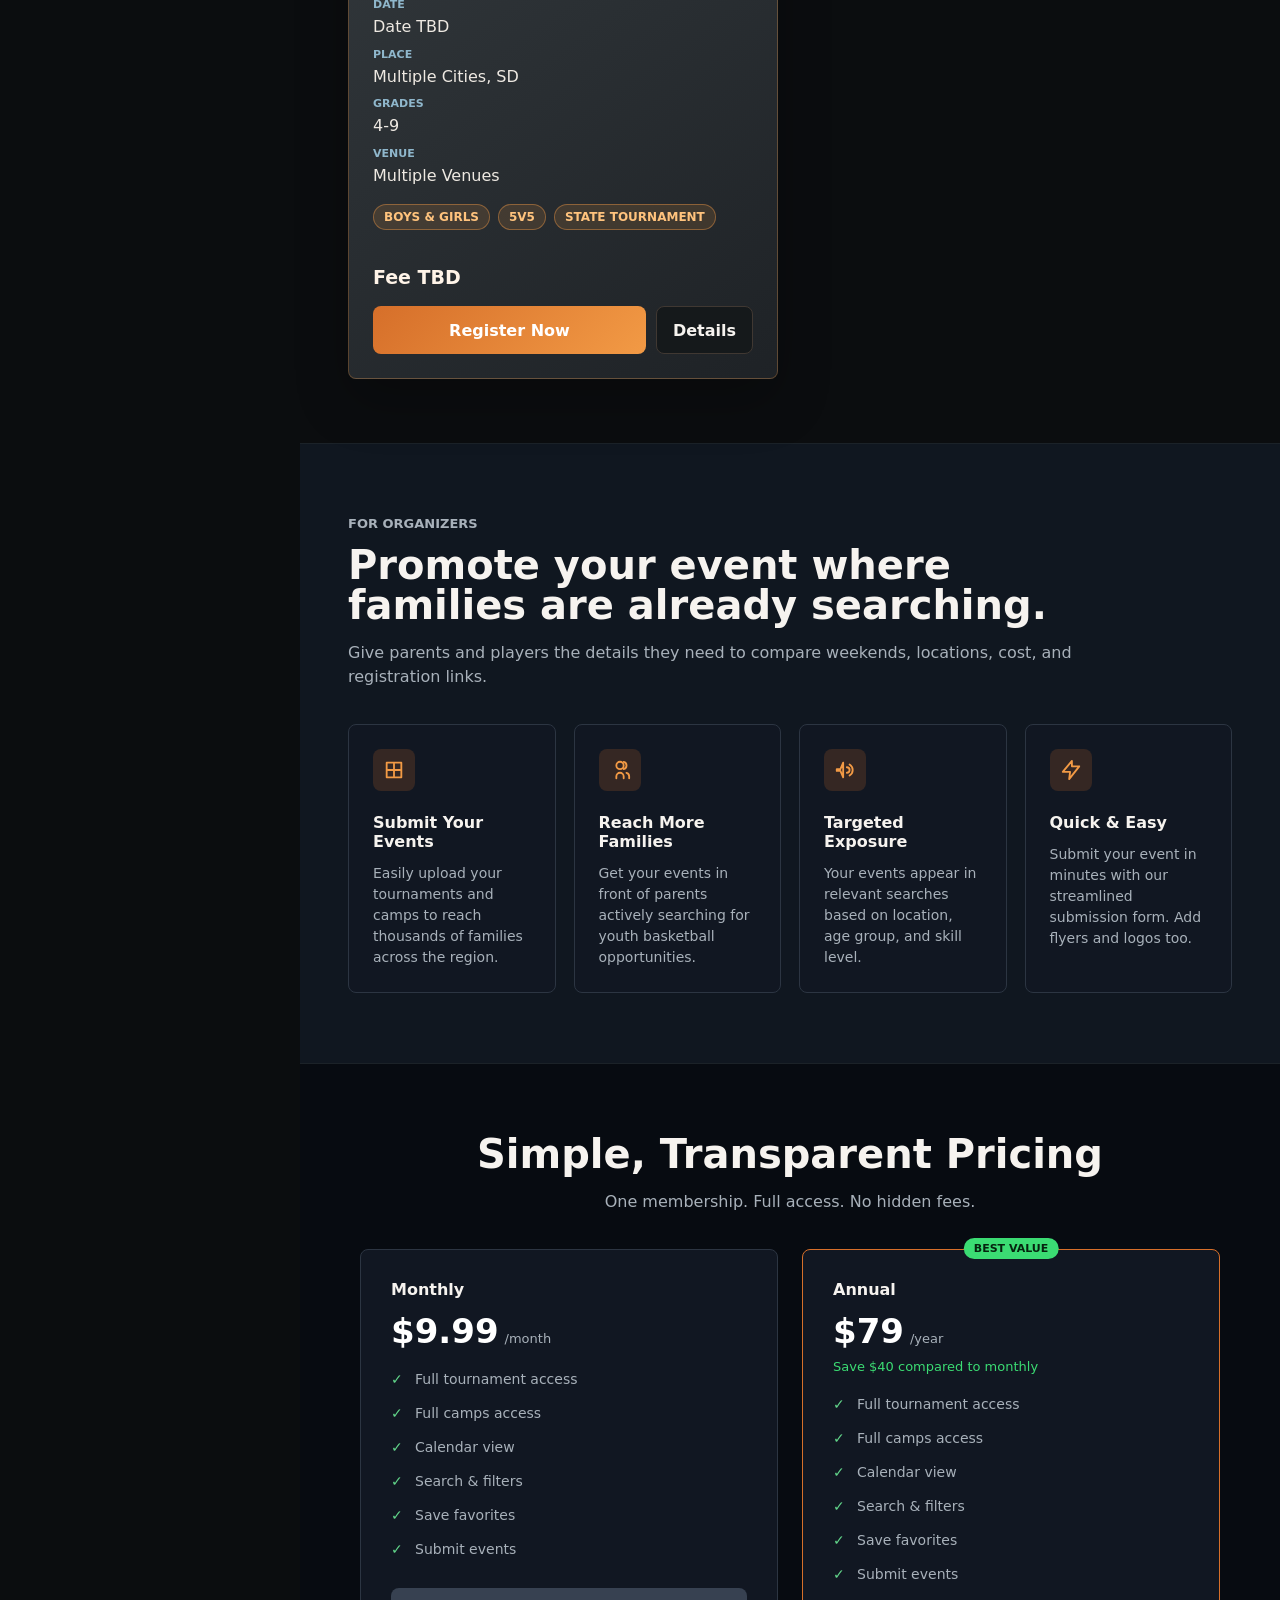
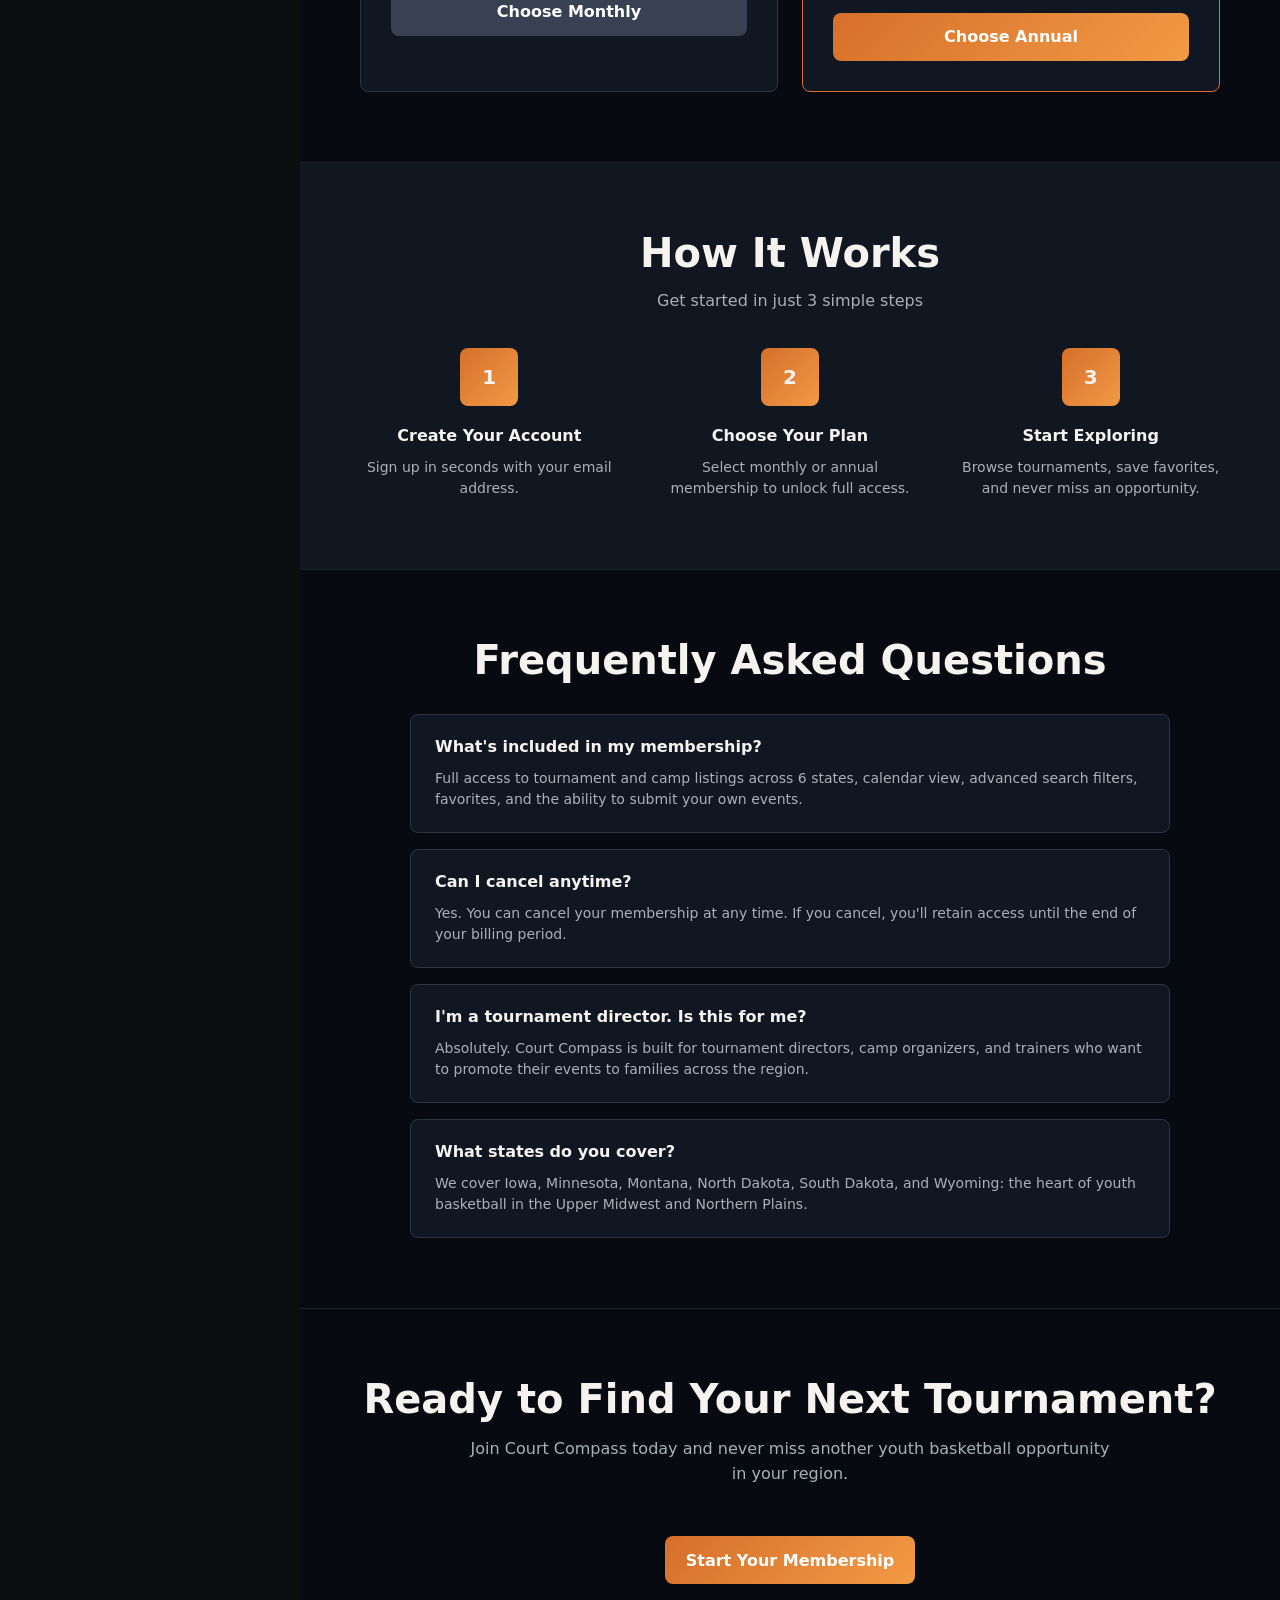
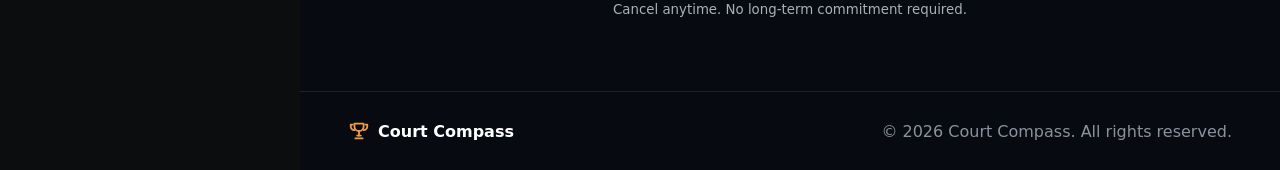
==== commit 61d9b86a: "Add membership marketing sections" ====
--- a/index.html
+++ b/index.html
@@ -192,6 +192,161 @@
           </form>
         </div>
       </section>
+
+      <section class="marketing-band organizer-band" aria-labelledby="organizerTitle">
+        <div class="section-inner">
+          <div class="section-heading">
+            <p class="eyebrow">For organizers</p>
+            <h2 id="organizerTitle">Promote your event where families are already searching.</h2>
+            <p>Give parents and players the details they need to compare weekends, locations, cost, and registration links.</p>
+          </div>
+
+          <div class="benefit-grid">
+            <article class="benefit-card">
+              <span class="benefit-icon" aria-hidden="true">
+                <svg viewBox="0 0 24 24"><path d="M12 5v14"/><path d="M5 12h14"/><path d="M4 4h16v16H4Z"/></svg>
+              </span>
+              <h3>Submit Your Events</h3>
+              <p>Easily upload your tournaments and camps to reach thousands of families across the region.</p>
+            </article>
+            <article class="benefit-card">
+              <span class="benefit-icon" aria-hidden="true">
+                <svg viewBox="0 0 24 24"><path d="M16 21v-2a4 4 0 0 0-8 0v2"/><circle cx="12" cy="7" r="4"/><path d="M22 21v-2a4 4 0 0 0-3-3.9"/><path d="M16 3.1a4 4 0 0 1 0 7.8"/></svg>
+              </span>
+              <h3>Reach More Families</h3>
+              <p>Get your events in front of parents actively searching for youth basketball opportunities.</p>
+            </article>
+            <article class="benefit-card">
+              <span class="benefit-icon" aria-hidden="true">
+                <svg viewBox="0 0 24 24"><path d="M3 11h4l3-7v16l-3-7H3Z"/><path d="M14 9a3 3 0 0 1 0 6"/><path d="M17 6a7 7 0 0 1 0 12"/></svg>
+              </span>
+              <h3>Targeted Exposure</h3>
+              <p>Your events appear in relevant searches based on location, age group, and skill level.</p>
+            </article>
+            <article class="benefit-card">
+              <span class="benefit-icon" aria-hidden="true">
+                <svg viewBox="0 0 24 24"><path d="M13 2 3 14h8l-1 8 11-14h-8Z"/></svg>
+              </span>
+              <h3>Quick & Easy</h3>
+              <p>Submit your event in minutes with our streamlined submission form. Add flyers and logos too.</p>
+            </article>
+          </div>
+        </div>
+      </section>
+
+      <section class="marketing-band pricing-band" aria-labelledby="pricingTitle">
+        <div class="section-inner narrow">
+          <div class="section-heading centered">
+            <h2 id="pricingTitle">Simple, Transparent Pricing</h2>
+            <p>One membership. Full access. No hidden fees.</p>
+          </div>
+
+          <div class="pricing-grid">
+            <article class="price-card">
+              <h3>Monthly</h3>
+              <p class="price"><strong>$9.99</strong><span>/month</span></p>
+              <ul>
+                <li>Full tournament access</li>
+                <li>Full camps access</li>
+                <li>Calendar view</li>
+                <li>Search & filters</li>
+                <li>Save favorites</li>
+                <li>Submit events</li>
+              </ul>
+              <button class="plan-button secondary-plan" data-view-button="submit">Choose Monthly</button>
+            </article>
+
+            <article class="price-card featured-plan">
+              <span class="best-value">Best Value</span>
+              <h3>Annual</h3>
+              <p class="price"><strong>$79</strong><span>/year</span></p>
+              <p class="saving">Save $40 compared to monthly</p>
+              <ul>
+                <li>Full tournament access</li>
+                <li>Full camps access</li>
+                <li>Calendar view</li>
+                <li>Search & filters</li>
+                <li>Save favorites</li>
+                <li>Submit events</li>
+              </ul>
+              <button class="plan-button" data-view-button="submit">Choose Annual</button>
+            </article>
+          </div>
+        </div>
+      </section>
+
+      <section class="marketing-band steps-band" aria-labelledby="stepsTitle">
+        <div class="section-inner narrow">
+          <div class="section-heading centered">
+            <h2 id="stepsTitle">How It Works</h2>
+            <p>Get started in just 3 simple steps</p>
+          </div>
+
+          <div class="steps-grid">
+            <article>
+              <span>1</span>
+              <h3>Create Your Account</h3>
+              <p>Sign up in seconds with your email address.</p>
+            </article>
+            <article>
+              <span>2</span>
+              <h3>Choose Your Plan</h3>
+              <p>Select monthly or annual membership to unlock full access.</p>
+            </article>
+            <article>
+              <span>3</span>
+              <h3>Start Exploring</h3>
+              <p>Browse tournaments, save favorites, and never miss an opportunity.</p>
+            </article>
+          </div>
+        </div>
+      </section>
+
+      <section class="marketing-band faq-band" aria-labelledby="faqTitle">
+        <div class="section-inner faq-inner">
+          <div class="section-heading centered">
+            <h2 id="faqTitle">Frequently Asked Questions</h2>
+          </div>
+
+          <div class="faq-list">
+            <article>
+              <h3>What's included in my membership?</h3>
+              <p>Full access to tournament and camp listings across 6 states, calendar view, advanced search filters, favorites, and the ability to submit your own events.</p>
+            </article>
+            <article>
+              <h3>Can I cancel anytime?</h3>
+              <p>Yes. You can cancel your membership at any time. If you cancel, you'll retain access until the end of your billing period.</p>
+            </article>
+            <article>
+              <h3>I'm a tournament director. Is this for me?</h3>
+              <p>Absolutely. Court Compass is built for tournament directors, camp organizers, and trainers who want to promote their events to families across the region.</p>
+            </article>
+            <article>
+              <h3>What states do you cover?</h3>
+              <p>We cover Iowa, Minnesota, Montana, North Dakota, South Dakota, and Wyoming: the heart of youth basketball in the Upper Midwest and Northern Plains.</p>
+            </article>
+          </div>
+        </div>
+      </section>
+
+      <section class="marketing-band final-cta" aria-labelledby="finalCtaTitle">
+        <div class="section-inner narrow">
+          <h2 id="finalCtaTitle">Ready to Find Your Next Tournament?</h2>
+          <p>Join Court Compass today and never miss another youth basketball opportunity in your region.</p>
+          <button class="primary-action" data-view-button="submit">Start Your Membership</button>
+          <small>Cancel anytime. No long-term commitment required.</small>
+        </div>
+      </section>
+
+      <footer class="site-footer">
+        <div class="section-inner">
+          <span class="footer-brand">
+            <svg viewBox="0 0 24 24" aria-hidden="true"><path d="M7 4h10v3a5 5 0 0 1-10 0V4Z"/><path d="M5 5H3v2a4 4 0 0 0 4 4"/><path d="M19 5h2v2a4 4 0 0 1-4 4"/><path d="M12 12v5"/><path d="M8 20h8"/><path d="M10 17h4"/></svg>
+            Court Compass
+          </span>
+          <span>© 2026 Court Compass. All rights reserved.</span>
+        </div>
+      </footer>
     </main>
 
     <template id="cardTemplate">
--- a/styles.css
+++ b/styles.css
@@ -703,6 +703,277 @@
   font-weight: 800;
 }
 
+.marketing-band {
+  border-top: 1px solid #1b2228;
+  padding: 70px 48px;
+}
+
+.organizer-band,
+.steps-band {
+  background: #101720;
+}
+
+.pricing-band,
+.faq-band,
+.final-cta {
+  background: #070b11;
+}
+
+.section-inner {
+  margin: 0 auto;
+  max-width: 1180px;
+}
+
+.section-inner.narrow {
+  max-width: 860px;
+}
+
+.section-heading {
+  margin-bottom: 34px;
+  max-width: 740px;
+}
+
+.section-heading.centered {
+  margin-left: auto;
+  margin-right: auto;
+  text-align: center;
+}
+
+.section-heading h2,
+.final-cta h2 {
+  font-size: clamp(28px, 4vw, 40px);
+}
+
+.section-heading p,
+.final-cta p,
+.final-cta small {
+  color: #a8b1ba;
+  line-height: 1.55;
+}
+
+.benefit-grid {
+  display: grid;
+  gap: 18px;
+  grid-template-columns: repeat(4, minmax(0, 1fr));
+}
+
+.benefit-card,
+.price-card,
+.faq-list article {
+  background: #111722;
+  border: 1px solid #2c3542;
+  border-radius: 8px;
+}
+
+.benefit-card {
+  min-height: 190px;
+  padding: 24px;
+}
+
+.benefit-icon {
+  background: rgba(214, 111, 42, 0.18);
+  border-radius: 8px;
+  color: var(--orange-2);
+  display: grid;
+  height: 42px;
+  margin-bottom: 22px;
+  place-items: center;
+  width: 42px;
+}
+
+.benefit-icon svg,
+.footer-brand svg {
+  display: block;
+  fill: none;
+  height: 22px;
+  stroke: currentColor;
+  stroke-linecap: round;
+  stroke-linejoin: round;
+  stroke-width: 2;
+  width: 22px;
+}
+
+.benefit-card h3,
+.price-card h3,
+.steps-grid h3,
+.faq-list h3 {
+  font-size: 16px;
+  margin: 0 0 12px;
+}
+
+.benefit-card p,
+.price-card li,
+.steps-grid p,
+.faq-list p {
+  color: #a8b1ba;
+  font-size: 14px;
+  line-height: 1.5;
+  margin: 0;
+}
+
+.pricing-grid {
+  display: grid;
+  gap: 24px;
+  grid-template-columns: repeat(2, minmax(0, 1fr));
+}
+
+.price-card {
+  padding: 30px;
+  position: relative;
+}
+
+.featured-plan {
+  border-color: var(--orange);
+}
+
+.best-value {
+  background: #3bdc73;
+  border-radius: 999px;
+  color: #06240f;
+  font-size: 11px;
+  font-weight: 900;
+  left: 50%;
+  padding: 4px 10px;
+  position: absolute;
+  text-transform: uppercase;
+  top: -12px;
+  transform: translateX(-50%);
+}
+
+.price {
+  align-items: baseline;
+  display: flex;
+  gap: 6px;
+  margin: 0 0 18px;
+}
+
+.price strong {
+  color: #fff;
+  font-size: 34px;
+}
+
+.price span,
+.saving {
+  color: #a8b1ba;
+  font-size: 13px;
+}
+
+.saving {
+  color: #3bdc73;
+  margin: -10px 0 20px;
+}
+
+.price-card ul {
+  display: grid;
+  gap: 13px;
+  list-style: none;
+  margin: 0 0 28px;
+  padding: 0;
+}
+
+.price-card li {
+  padding-left: 24px;
+  position: relative;
+}
+
+.price-card li::before {
+  color: #62d68a;
+  content: "✓";
+  font-weight: 900;
+  left: 0;
+  position: absolute;
+}
+
+.plan-button {
+  background: linear-gradient(135deg, var(--orange), var(--orange-2));
+  border: 0;
+  border-radius: 8px;
+  color: #fff;
+  font-weight: 800;
+  min-height: 48px;
+  width: 100%;
+}
+
+.secondary-plan {
+  background: #374151;
+}
+
+.steps-grid {
+  display: grid;
+  gap: 42px;
+  grid-template-columns: repeat(3, minmax(0, 1fr));
+  text-align: center;
+}
+
+.steps-grid span {
+  background: linear-gradient(135deg, var(--orange), var(--orange-2));
+  border-radius: 8px;
+  display: grid;
+  font-size: 20px;
+  font-weight: 900;
+  height: 58px;
+  margin: 0 auto 20px;
+  place-items: center;
+  width: 58px;
+}
+
+.faq-inner {
+  max-width: 760px;
+}
+
+.faq-list {
+  display: grid;
+  gap: 16px;
+}
+
+.faq-list article {
+  padding: 22px 24px;
+}
+
+.final-cta {
+  text-align: center;
+}
+
+.final-cta p {
+  margin: 18px auto 28px;
+  max-width: 650px;
+}
+
+.final-cta .primary-action {
+  min-width: 250px;
+}
+
+.final-cta small {
+  display: block;
+  margin-top: 16px;
+}
+
+.site-footer {
+  background: #070b11;
+  border-top: 1px solid #1b2228;
+  color: #89939d;
+  padding: 28px 48px;
+}
+
+.site-footer .section-inner {
+  align-items: center;
+  display: flex;
+  gap: 20px;
+  justify-content: space-between;
+}
+
+.footer-brand {
+  align-items: center;
+  color: #fff;
+  display: inline-flex;
+  font-weight: 800;
+  gap: 8px;
+}
+
+.footer-brand svg {
+  color: var(--orange-2);
+}
+
 @media (max-width: 980px) {
   .sidebar {
     height: auto;
@@ -733,13 +1004,21 @@
   }
 
   .hero,
-  .content {
+  .content,
+  .marketing-band,
+  .site-footer {
     padding-left: 20px;
     padding-right: 20px;
   }
 
   .filter-row {
     grid-template-columns: repeat(2, minmax(0, 1fr));
+  }
+
+  .benefit-grid,
+  .pricing-grid,
+  .steps-grid {
+    grid-template-columns: 1fr;
   }
 
   .map-panel {
@@ -769,4 +1048,14 @@
   .card-actions {
     grid-template-columns: 1fr;
   }
-}
+
+  .marketing-band {
+    padding-bottom: 52px;
+    padding-top: 52px;
+  }
+
+  .site-footer .section-inner {
+    align-items: start;
+    flex-direction: column;
+  }
+}
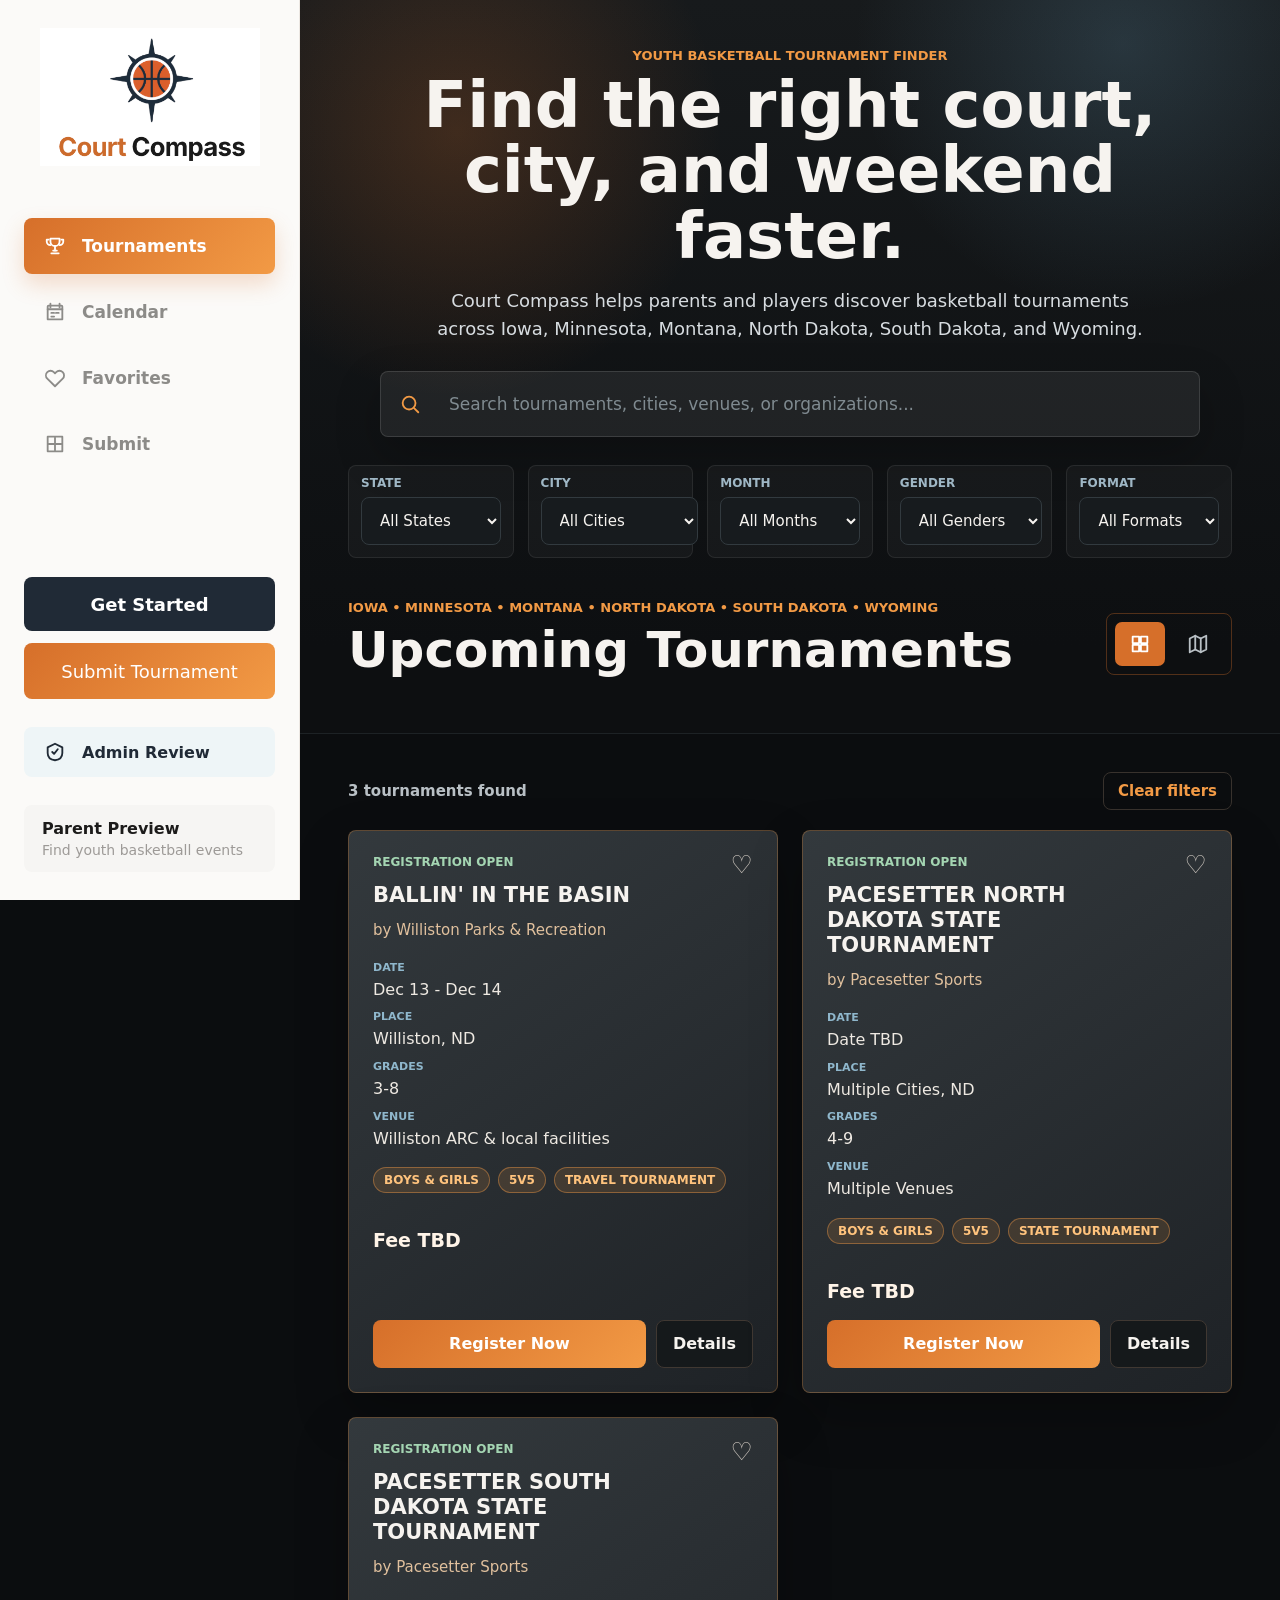
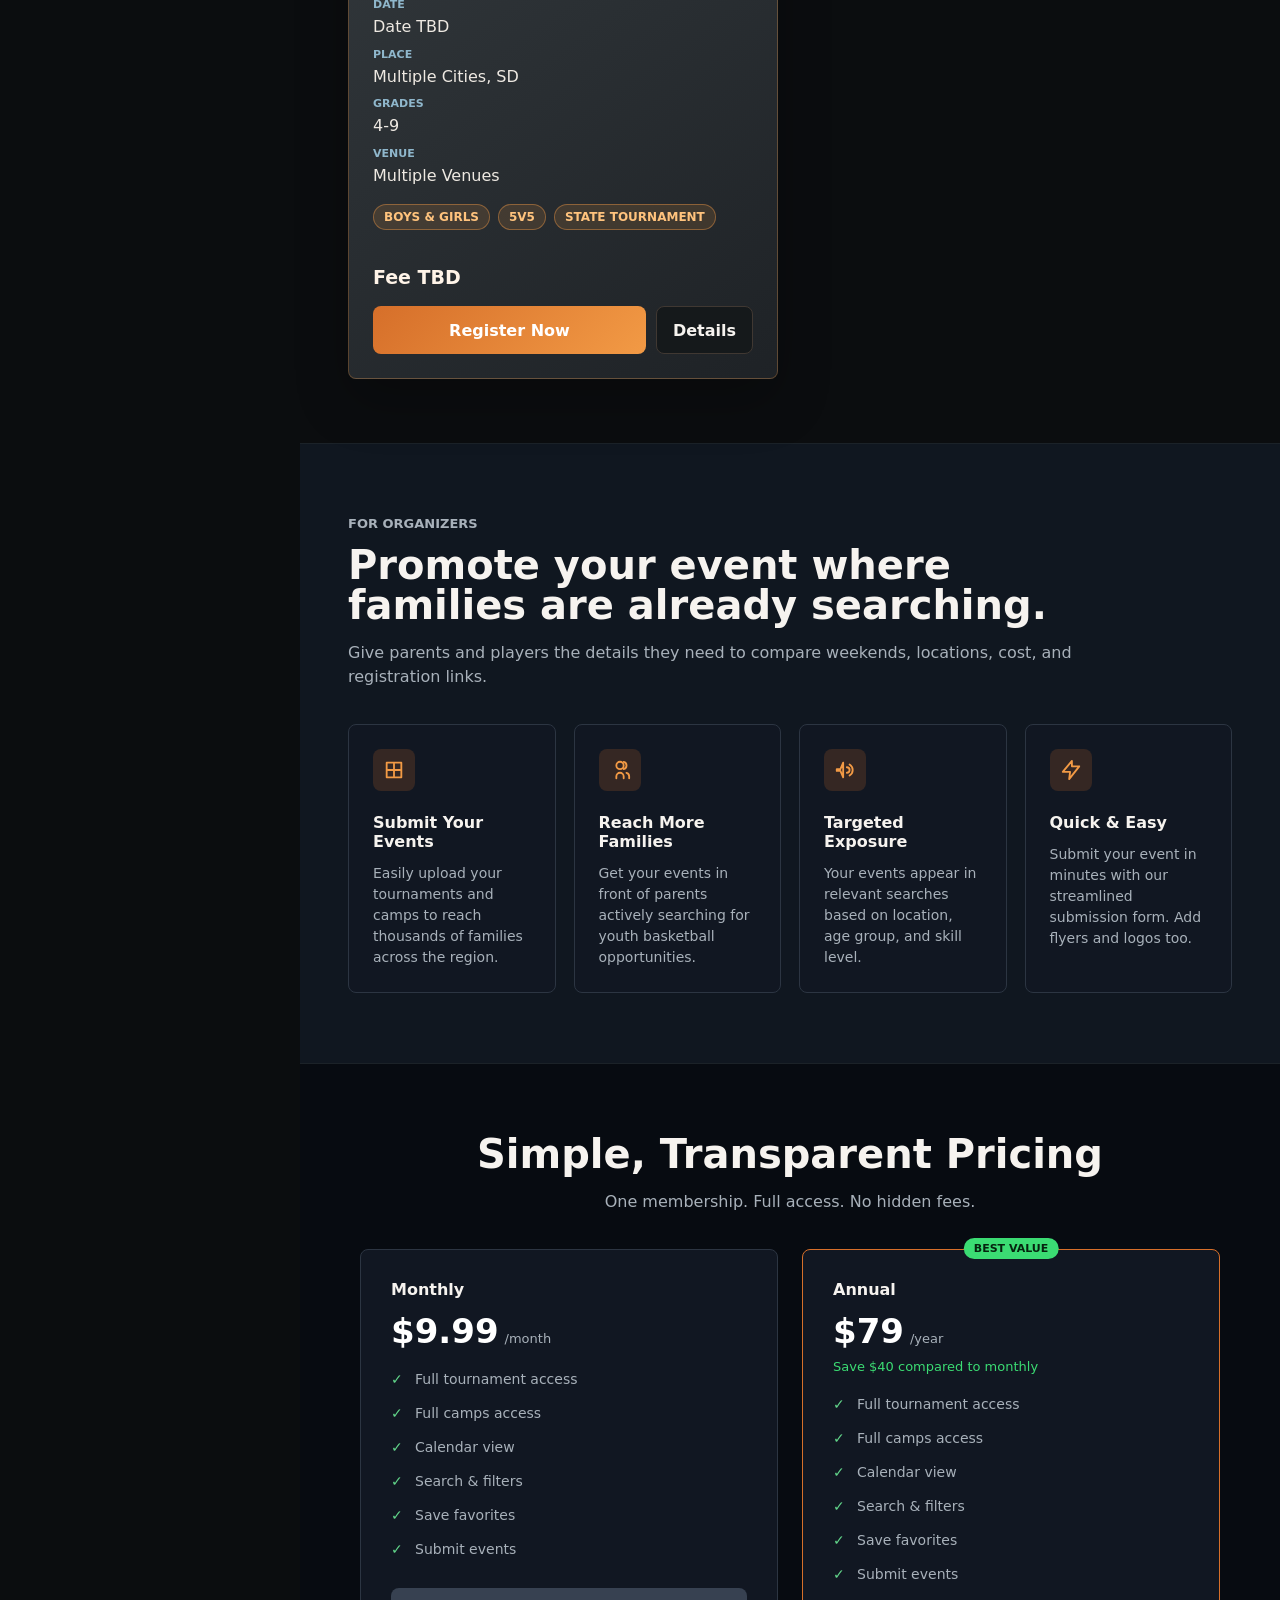
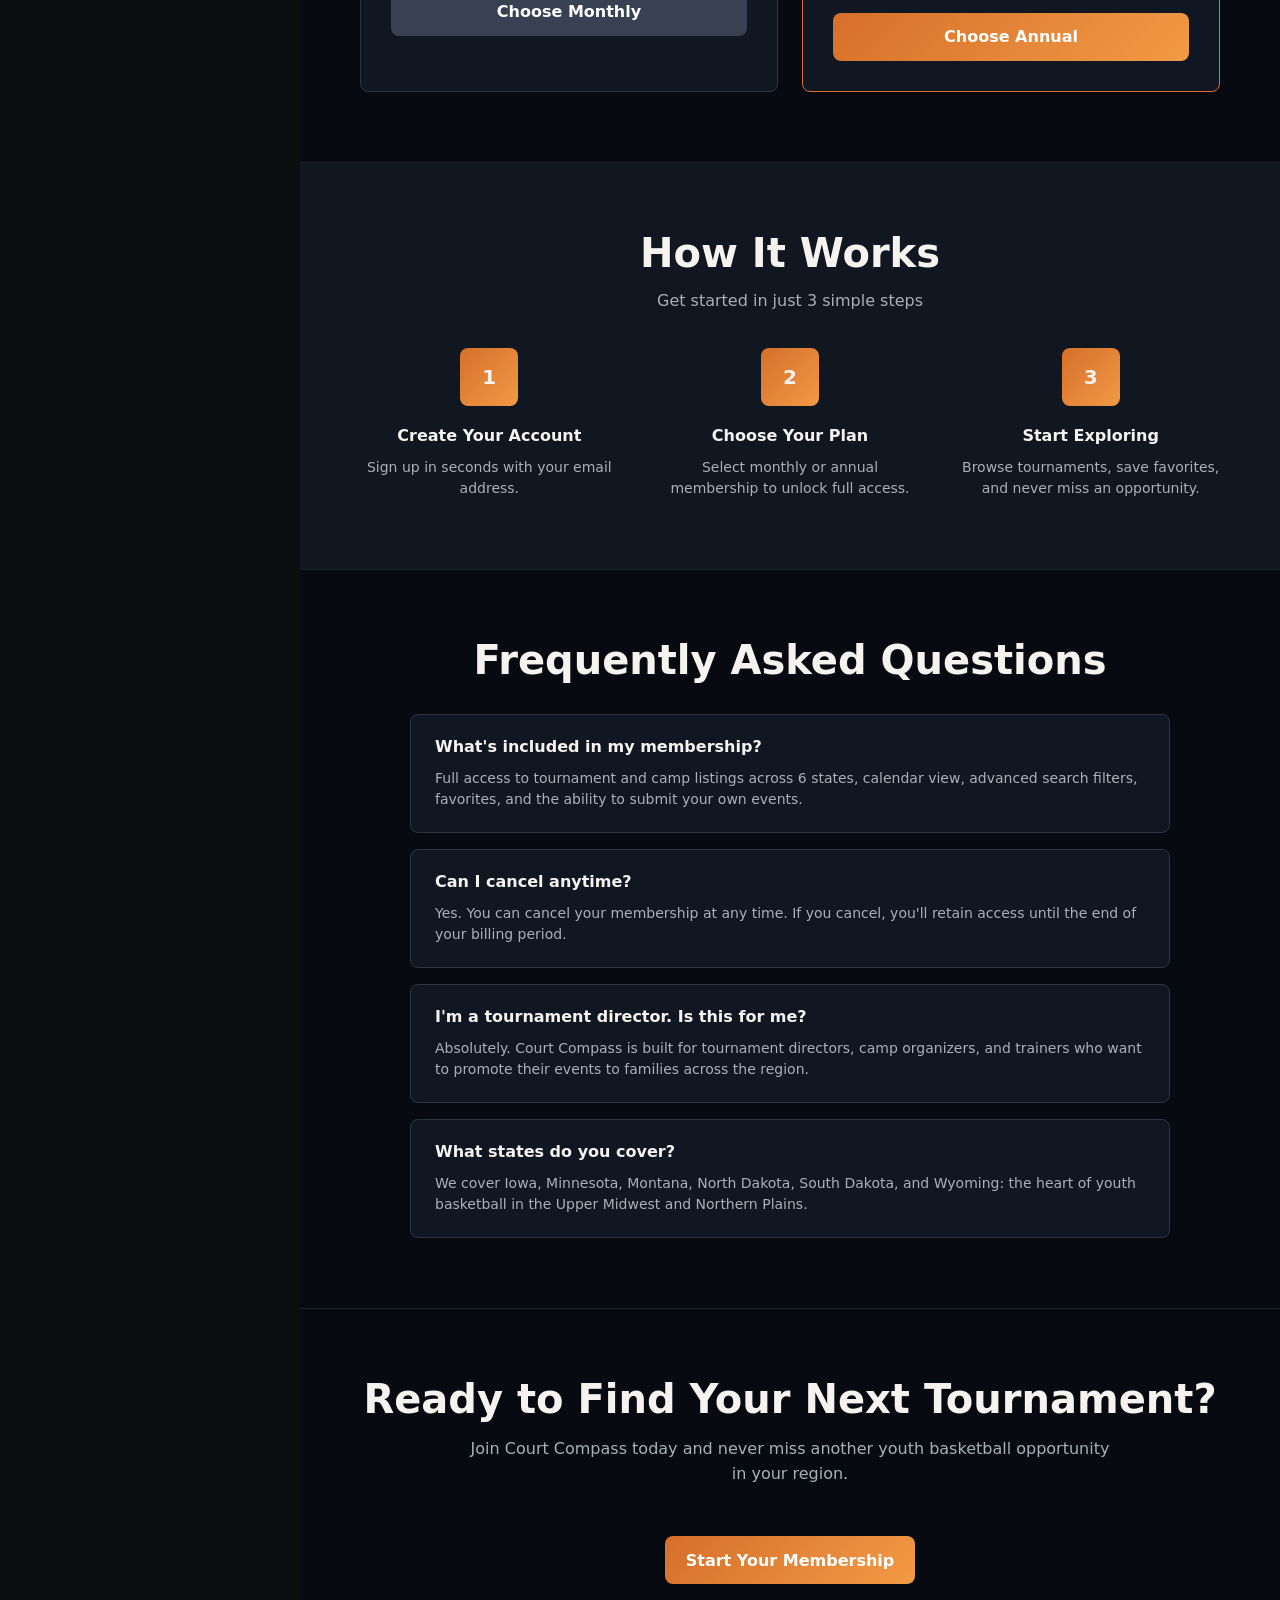
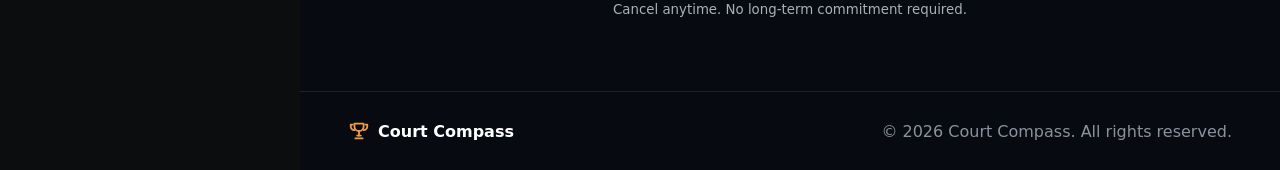
==== commit dbb7e200: "Add membership signup flow" ====
--- a/index.html
+++ b/index.html
@@ -39,6 +39,7 @@
         </button>
       </nav>
 
+      <a class="membership-cta" href="./signup.html">Get Started</a>
       <button class="submit-cta" data-view-button="submit">Submit Tournament</button>
 
       <a class="admin-link" href="./admin.html">
@@ -253,7 +254,7 @@
                 <li>Save favorites</li>
                 <li>Submit events</li>
               </ul>
-              <button class="plan-button secondary-plan" data-view-button="submit">Choose Monthly</button>
+              <a class="plan-button secondary-plan" href="./signup.html">Choose Monthly</a>
             </article>
 
             <article class="price-card featured-plan">
@@ -269,7 +270,7 @@
                 <li>Save favorites</li>
                 <li>Submit events</li>
               </ul>
-              <button class="plan-button" data-view-button="submit">Choose Annual</button>
+              <a class="plan-button" href="./signup.html">Choose Annual</a>
             </article>
           </div>
         </div>
@@ -333,7 +334,7 @@
         <div class="section-inner narrow">
           <h2 id="finalCtaTitle">Ready to Find Your Next Tournament?</h2>
           <p>Join Court Compass today and never miss another youth basketball opportunity in your region.</p>
-          <button class="primary-action" data-view-button="submit">Start Your Membership</button>
+          <a class="primary-action" href="./signup.html">Start Your Membership</a>
           <small>Cancel anytime. No long-term commitment required.</small>
         </div>
       </section>
--- a/styles.css
+++ b/styles.css
@@ -77,6 +77,7 @@
 
 .nav-item,
 .submit-cta,
+.membership-cta,
 .admin-link {
   align-items: center;
   border: 0;
@@ -133,6 +134,21 @@
   font-size: 18px;
   justify-content: center;
   margin-top: auto;
+}
+
+.membership-cta {
+  background: #202a36;
+  color: #fff;
+  font-size: 18px;
+  font-weight: 800;
+  justify-content: center;
+  margin-top: auto;
+  min-height: 54px;
+  text-decoration: none;
+}
+
+.membership-cta + .submit-cta {
+  margin-top: -16px;
 }
 
 .admin-link {
@@ -885,12 +901,16 @@
 }
 
 .plan-button {
+  align-items: center;
   background: linear-gradient(135deg, var(--orange), var(--orange-2));
   border: 0;
   border-radius: 8px;
   color: #fff;
+  display: inline-flex;
   font-weight: 800;
+  justify-content: center;
   min-height: 48px;
+  text-decoration: none;
   width: 100%;
 }
 
@@ -974,6 +994,135 @@
   color: var(--orange-2);
 }
 
+.auth-page {
+  background: #f4f4f3;
+  color: #1d1d1f;
+}
+
+.auth-shell {
+  display: grid;
+  min-height: 100vh;
+  padding: 24px;
+  place-items: center;
+}
+
+.auth-card {
+  background: #fff;
+  border: 1px solid #d9d9d9;
+  border-radius: 8px;
+  box-shadow: 0 18px 70px rgba(0, 0, 0, 0.08);
+  max-width: 760px;
+  padding: clamp(34px, 7vw, 72px);
+  width: min(100%, 760px);
+}
+
+.auth-logo-link {
+  display: grid;
+  justify-items: center;
+  margin: 0 auto 46px;
+  text-decoration: none;
+}
+
+.auth-logo {
+  display: block;
+  max-width: 190px;
+  width: 42%;
+}
+
+.auth-heading {
+  margin-bottom: 44px;
+  text-align: center;
+}
+
+.auth-heading h1 {
+  color: #1d1d1f;
+  font-size: clamp(42px, 7vw, 58px);
+  line-height: 1.05;
+  margin: 0 0 22px;
+}
+
+.auth-heading p {
+  color: #aaa;
+  font-size: clamp(24px, 4vw, 34px);
+  line-height: 1.35;
+  margin: 0 auto;
+  max-width: 620px;
+}
+
+.auth-form {
+  display: grid;
+  gap: 32px;
+}
+
+.auth-form label {
+  color: #1d1d1f;
+  display: grid;
+  font-size: 24px;
+  font-weight: 650;
+  gap: 18px;
+}
+
+.auth-form input {
+  background: #fff;
+  border: 1px solid #ddd;
+  border-radius: 8px;
+  color: #1d1d1f;
+  font-size: 24px;
+  font-weight: 400;
+  min-height: 72px;
+  padding: 0 24px;
+}
+
+.auth-form input::placeholder {
+  color: #b4b4b4;
+}
+
+.auth-form input:focus {
+  border-color: #9bbcf0;
+  box-shadow: 0 0 0 4px rgba(68, 132, 232, 0.14);
+  outline: 0;
+}
+
+.auth-submit {
+  background: linear-gradient(135deg, var(--orange), var(--orange-2));
+  border: 0;
+  border-radius: 8px;
+  color: #fff;
+  font-size: 24px;
+  font-weight: 750;
+  min-height: 72px;
+}
+
+.auth-submit:disabled {
+  cursor: wait;
+  opacity: 0.7;
+}
+
+.auth-message {
+  color: var(--green);
+  font-size: 17px;
+  font-weight: 750;
+  margin: 0;
+  min-height: 24px;
+  text-align: center;
+}
+
+.auth-message.error {
+  color: #c73636;
+}
+
+.auth-switch {
+  color: #aaa;
+  font-size: 25px;
+  margin: 28px 0 0;
+  text-align: center;
+}
+
+.auth-switch a {
+  color: #006cff;
+  text-decoration: none;
+}
+
 @media (max-width: 980px) {
   .sidebar {
     height: auto;
@@ -994,6 +1143,7 @@
   }
 
   .submit-cta,
+  .membership-cta,
   .admin-link,
   .profile {
     display: none;
@@ -1058,4 +1208,31 @@
     align-items: start;
     flex-direction: column;
   }
-}
+
+  .auth-card {
+    padding: 32px 24px;
+  }
+
+  .auth-logo {
+    max-width: 150px;
+  }
+
+  .auth-heading {
+    margin-bottom: 34px;
+  }
+
+  .auth-form {
+    gap: 22px;
+  }
+
+  .auth-form label,
+  .auth-form input,
+  .auth-submit,
+  .auth-switch {
+    font-size: 18px;
+  }
+
+  .auth-heading p {
+    font-size: 20px;
+  }
+}
